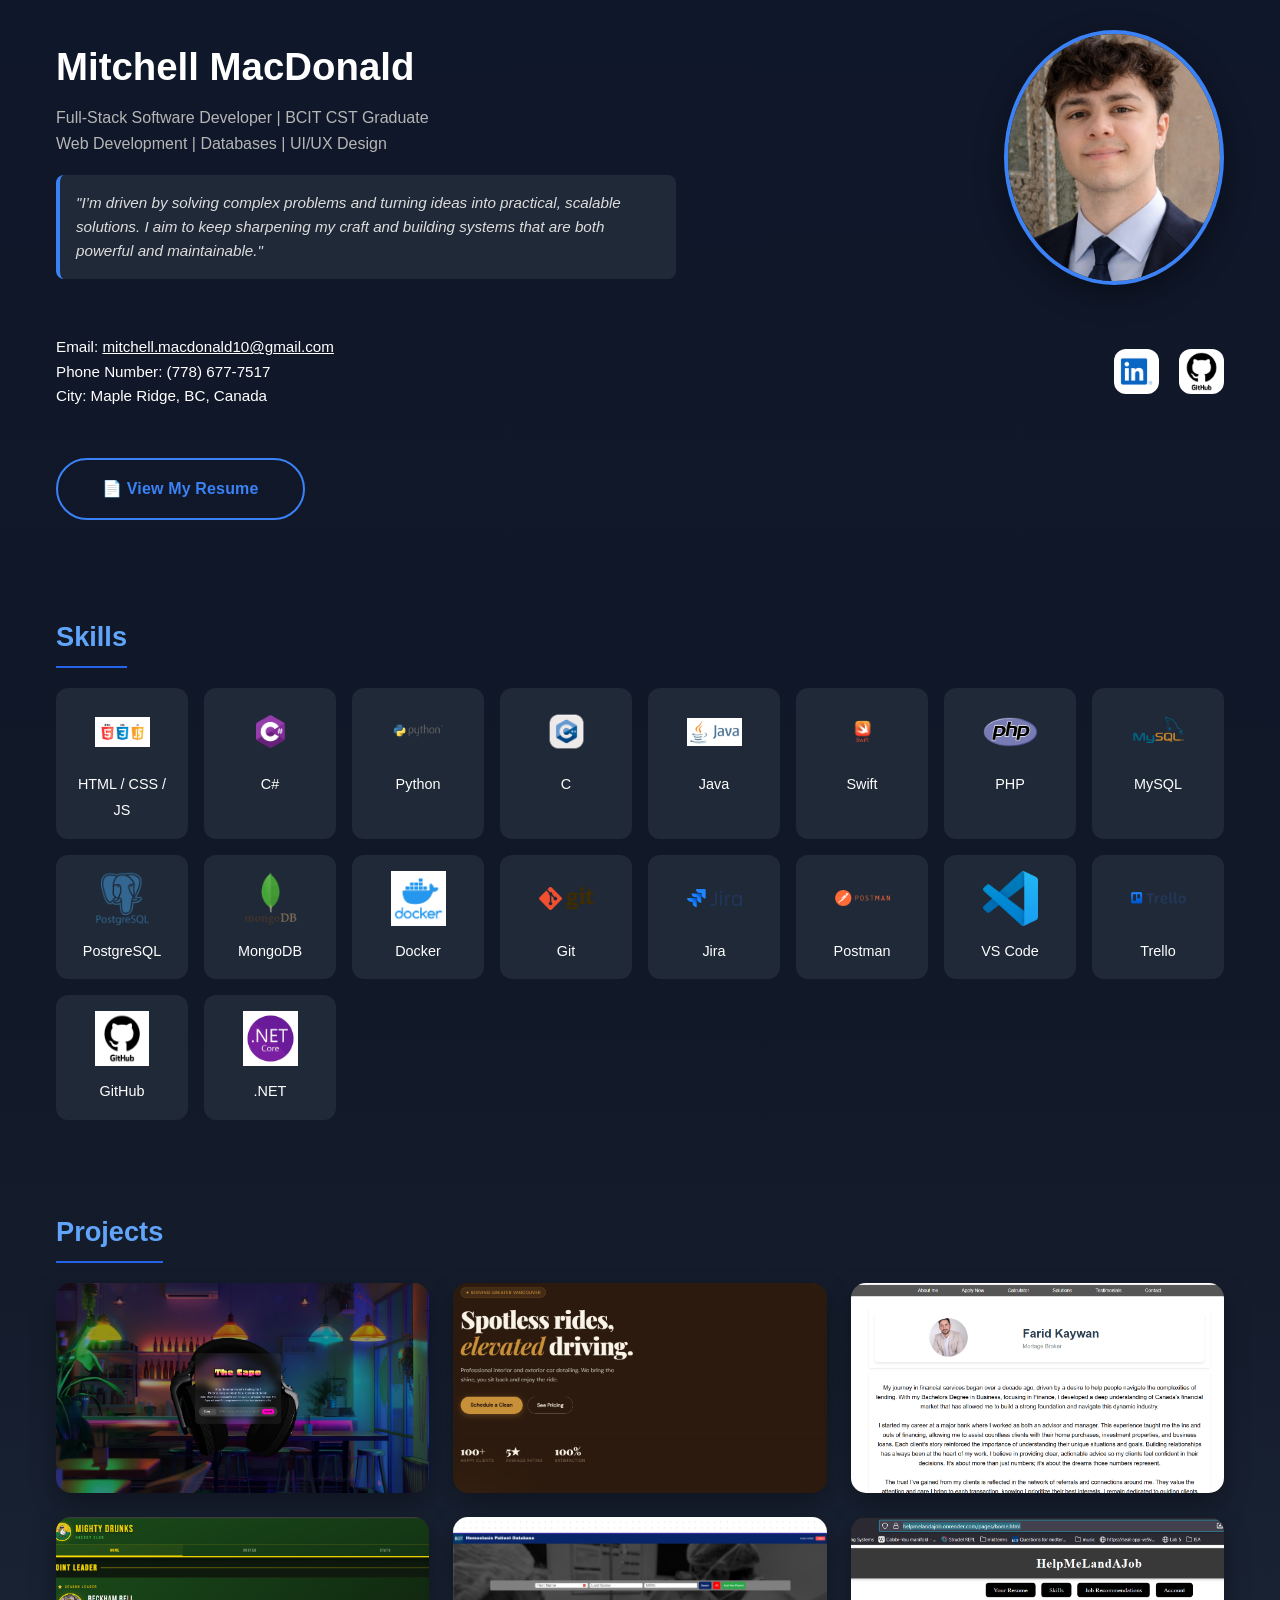
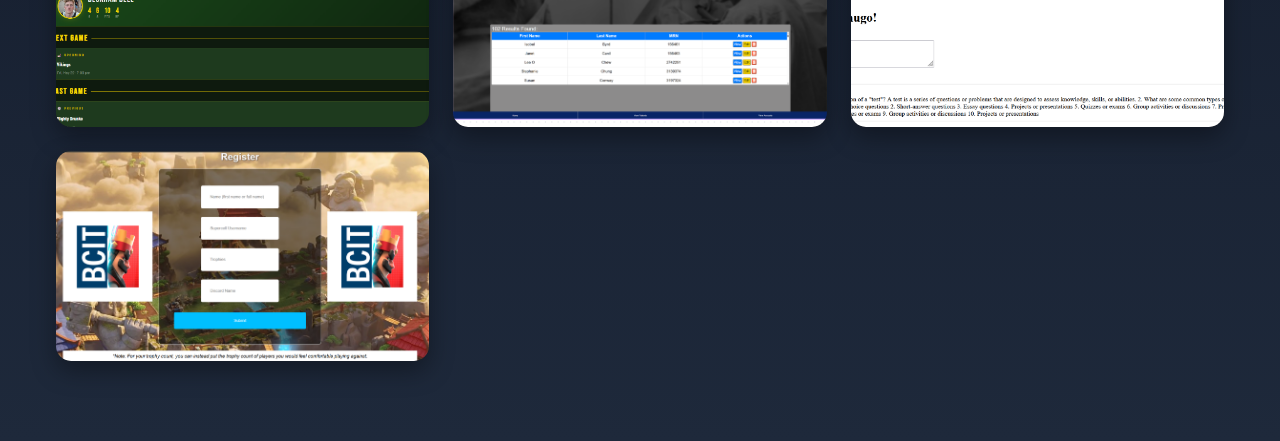
==== index.html @ 64e20d0f "Capitalized doctype" ====
<!DOCTYPE html>
<html lang="en">
  <head>
    <meta charset="UTF-8" />
    <meta name="viewport" content="width=device-width, initial-scale=1.0" />
    <title>Mitchell MacDonald | Portfolio</title>
    <link rel="stylesheet" href="styles.css" />
  </head>
  <body>
    <div class="main-container">
      <div class="top-section">
        <div class="header">
          <h1>Mitchell MacDonald</h1>
          <p>
            Full-Stack Software Developer | BCIT CST Graduate
            <br />
            Web Development | Databases | UI/UX Design
          </p>
          <div class="bio">
            "I’m driven by solving complex problems and turning ideas into
            practical, scalable solutions. I aim to keep sharpening my craft and
            building systems that are both powerful and maintainable."
          </div>
        </div>

        <div class="headshot">
          <img src="images/headshot.png" alt="Headshot" />
        </div>
      </div>

      <div class="top-section">
        <div class="contact-container">
          <p class="contact-info">
            Email:
            <a
              href="mailto:mitchell.macdonald10@gmail.com"
              style="color: #ffffff; text-decoration: underline"
            >
              mitchell.macdonald10@gmail.com
            </a>
            <br />
            Phone Number: (778) 677-7517
            <br />
            City: Maple Ridge, BC, Canada
          </p>
        </div>
        <div class="contact-container">
          <a href="https://www.linkedin.com/in/mitchell-macdonald-272580302">
            <img
              src="/images/linkedin.png"
              alt="LinkedIn Icon"
              class="contact-icon"
            />
          </a>
          <a href="https://github.com/offmitch">
            <img
              src="/images/github.jpg"
              alt="GitHub Icon"
              class="contact-icon"
            />
          </a>
        </div>
      </div>

      <div class="top-section">
        <a href="/links/resume.pdf" class="resume-btn" target="_blank">
          <span>📄 View My Resume</span>
        </a>
      </div>

      <h2 class="section-title">Skills</h2>

      <div class="skills-grid">
        <div class="skill-card">
          <img src="/images/big_three.jpg" />
          <span>HTML / CSS / JS</span>
        </div>

        <div class="skill-card">
          <img src="/images/c_sharp.png" />
          <span>C#</span>
        </div>

        <div class="skill-card">
          <img src="/images/python.png" />
          <span>Python</span>
        </div>

        <div class="skill-card">
          <img src="/images/c.webp" />
          <span>C</span>
        </div>

        <div class="skill-card">
          <img src="/images/java.png" />
          <span>Java</span>
        </div>

        <div class="skill-card">
          <img src="/images/swift.png" />
          <span>Swift</span>
        </div>

        <div class="skill-card">
          <img src="/images/php.png" />
          <span>PHP</span>
        </div>

        <div class="skill-card">
          <img src="/images/mysql.png" />
          <span>MySQL</span>
        </div>

        <div class="skill-card">
          <img src="/images/postgresql.jpg" />
          <span>PostgreSQL</span>
        </div>

        <div class="skill-card">
          <img src="/images/mongodb.png" />
          <span>MongoDB</span>
        </div>

        <div class="skill-card">
          <img src="/images/docker.png" />
          <span>Docker</span>
        </div>

        <div class="skill-card">
          <img src="/images/git.png" />
          <span>Git</span>
        </div>

        <div class="skill-card">
          <img src="/images/jira.png" />
          <span>Jira</span>
        </div>

        <div class="skill-card">
          <img src="/images/postman.png" />
          <span>Postman</span>
        </div>

        <div class="skill-card">
          <img src="/images/vscode.png" />
          <span>VS Code</span>
        </div>

        <div class="skill-card">
          <img src="/images/trello.png" />
          <span>Trello</span>
        </div>

        <div class="skill-card">
          <img src="/images/github.jpg" />
          <span>GitHub</span>
        </div>

        <div class="skill-card">
          <img src="/images/net.jpg" />
          <span>.NET</span>
        </div>
      </div>

      <h2 class="section-title">Projects</h2>

      <div class="projects-grid">
        <div class="project-card">
          <img src="/images/thecapo.png" alt="The Capo" />

          <div class="project-overlay">
            <h2>The Capo</h2>
            <p>
              The Capo is a web app that recommends songs based on a user’s
              input. Enter a song or a mood, and The Capo will suggest a track
              that fits your vibe.
            </p>

            <div class="project-links">
              <a href="https://thecapo.onrender.com/" target="_blank"
                >Live Site</a
              >
              <a href="https://github.com/offmitch/thecapo" target="_blank"
                >GitHub</a
              >
            </div>
          </div>
        </div>

        <div class="project-card">
          <img src="/images/apex-cleaning.png" alt="ApexCleaning" />

          <div class="project-overlay">
            <h2>ApexCleaning</h2>
            <p>
              A modern, responsive car detailing website built to showcase
              services, capture bookings, and provide a clean, professional
              experience for customers.
            </p>

            <div class="project-links">
              <a href="https://apexcleaning.onrender.com/" target="_blank"
                >Live Site</a
              >
              <a href="https://github.com/offmitch/apexcleaning" target="_blank"
                >GitHub</a
              >
            </div>
          </div>
        </div>

        <div class="project-card">
          <img src="/images/kaywanlending.png" alt="Kaywan Lending" />

          <div class="project-overlay">
            <h2>Kaywan Lending</h2>
            <p>
              A professional mortgage broker website where users can learn about
              Farid Kaywan, explore mortgage information, calculate mortgage
              estimates, and get in touch for lending services.
            </p>

            <div class="project-links">
              <a href="https://www.kaywanlending.com/" target="_blank"
                >Live Site</a
              >
              <a href="https://github.com/offmitch/farid-kaywan" target="_blank"
                >GitHub</a
              >
            </div>
          </div>
        </div>
        <div class="project-card">
          <img src="/images/mightydrunks.png" alt="Mighty Dunks" />

          <div class="project-overlay">
            <h2>Hockey Team Site</h2>
            <p>
              Website for a local hockey team which shares schedules, rosters,
              stats, game results, and news.
            </p>

            <div class="project-links">
              <a href="https://mightydrunks.onrender.com/" target="_blank"
                >Live Site</a
              >
              <a href="https://github.com/offmitch/mightydrunks" target="_blank"
                >GitHub</a
              >
            </div>
          </div>
        </div>

        <div class="project-card">
          <img src="/images/patient_database.png" alt="Patient Database" />

          <div class="project-overlay">
            <h2>Patient Information Database</h2>
            <p>
              A hematology training system where medical students can store,
              manage, and query patient information similar to real healthcare
              databases.
            </p>

            <div class="project-links">
              <a
                href="https://github.com/offmitch/patient-details"
                target="_blank"
                >GitHub</a
              >
            </div>
          </div>
        </div>

        <div class="project-card">
          <img src="/images/job.png" alt="HelpMeLandAJob" />

          <div class="project-overlay">
            <h2>HelpMeLandAJob</h2>
            <p>
              AI-powered job search assistant that improves resumes, recommends
              jobs, and provides interview practice for developers.
            </p>

            <div class="project-links">
              <a
                href="https://github.com/shayannikpour/helpmelandajob"
                target="_blank"
                >GitHub</a
              >
            </div>
          </div>
        </div>

        <div class="project-card">
          <img src="/images/cr_tournament.png" alt="Clash Royale Tournament" />

          <div class="project-overlay">
            <h2>BCIT Clash Royale Tournament</h2>
            <p>
              A tournament organizer for BCIT students that registers players
              and groups them by trophy range.
            </p>

            <div class="project-links">
              <a
                href="https://github.com/offmitch/clash-tournament"
                target="_blank"
                >GitHub</a
              >
            </div>
          </div>
        </div>
      </div>
    </div>
  </body>
</html>
---- styles.css ----
/* =========================
   GLOBAL
========================= */

* {
  margin: 0;
  padding: 0;
  box-sizing: border-box;
}

body {
  font-family: "Segoe UI", Arial, sans-serif;
  background: #111827;
  color: #ffffff;
  line-height: 1.6;
  background: linear-gradient(180deg, #0f172a, #111827, #1e293b);
}

a {
  text-decoration: none;
  color: inherit;
}

img {
  display: block;
}

.main-container {
  max-width: 1200px;
  margin: auto;
  padding: 30px 16px;
}

/* =========================
   TOP SECTIONS
========================= */

.top-section {
  display: flex;
  justify-content: space-between;
  align-items: center;
  gap: 30px;
  margin-bottom: 50px;
  flex-wrap: wrap;
}

.header {
  flex: 1;
}

.header h1 {
  font-size: 2.4rem;
  margin-bottom: 8px;
}

.header p {
  color: #b6b6b6;
  font-size: 1rem;
  margin-bottom: 18px;
}

.section-title {
  font-size: 1.7rem;
  margin: 45px 0 20px;
  color: #60a5fa;
  border-bottom: 2px solid #2563eb;
  display: inline-block;
  padding-bottom: 8px;
}

.bio {
  background: #1f2937;
  border-left: 4px solid #3b82f6;
  padding: 16px;
  border-radius: 8px;
  color: #dddddd;
  font-size: 0.95rem;
  max-width: 620px;
  font-style: italic;
}

.headshot img {
  width: 220px;
  border-radius: 50%;
  border: 5px solid #3b82f6;
  border-width: 4px;
  box-shadow: 0 10px 30px rgba(0, 0, 0, 0.4);
}

/* =========================
   CONTACT
========================= */

.contact-container {
  display: flex;
  align-items: center;
  gap: 20px;
}

.contact-info {
  font-size: 0.95rem;
}

.contact-icon {
  width: 45px;
  height: 45px;
  border-radius: 12px;
  transition: 0.3s;
}

.contact-icon:hover {
  transform: translateY(-4px) scale(1.08);
}

/* =========================
   RESUME BUTTON
========================= */

.resume-btn {
    position: relative;
    display: inline-flex;
    align-items: center;
    justify-content: center;
    padding: 16px 44px;
    font-size: 1rem;
    font-weight: 600;
    font-family: "Segoe UI", sans-serif;
    text-decoration: none;
    color: #3b82f6;
    background: transparent;
    border: 2px solid #3b82f6;
    border-radius: 999px;
    overflow: hidden;
    letter-spacing: .01em;
    transition: color .35s ease;
    cursor: pointer;
}

.resume-btn::before {
    content: "";
    position: absolute;
    inset: 0;
    background: #3b82f6;
    transform: scaleX(0);
    transform-origin: right;
    transition: transform .35s ease;
    z-index: 0;
}

.resume-btn span {
    position: relative;
    z-index: 1;
}

.resume-btn:hover {
    color: white;
}

.resume-btn:hover::before {
    transform: scaleX(1);
    transform-origin: left;
}
/* =========================
   SKILLS
========================= */

.skills-grid {
  display: grid;
  grid-template-columns: repeat(auto-fit, minmax(120px, 1fr));
  gap: 16px;
  margin-bottom: 45px;
}

.skill-card {
  background: #1f2937;
  border-radius: 12px;
  padding: 16px;
  text-align: center;
  transition: 0.3s;
}

.skill-card:hover {
  transform: translateY(-8px);
  background: #273549;
}

.skill-card img {
  width: 55px;
  height: 55px;
  object-fit: contain;
  margin: auto;
  margin-bottom: 12px;
}

.skill-card span {
  font-size: 0.9rem;
}

.skill-card,
.project-card {
  transition:
    transform 0.3s ease,
    box-shadow 0.3s ease;
}

.skill-card:hover,
.project-card:hover {
  transform: translateY(-8px);
  box-shadow: 0 15px 35px rgba(0, 0, 0, 0.45);
}

/* =========================
   PROJECTS
========================= */

.projects-grid {
  display: grid;
  grid-template-columns: repeat(auto-fit, minmax(300px, 1fr));
  gap: 24px;
  padding-bottom: 50px;
}

.project-card {
  position: relative;
  overflow: hidden;
  border-radius: 15px;
  background: #222;
  box-shadow: 0 10px 25px rgba(0, 0, 0, 0.35);
}

.project-card img {
  width: 100%;
  height: 210px;
  object-fit: cover;
  transition: 0.45s;
}

.project-overlay {
  position: absolute;
  inset: 0;
  background: rgba(17, 24, 39, 0.94);
  padding: 22px;
  display: flex;
  flex-direction: column;
  justify-content: center;
  opacity: 0;
  transition: 0.4s;
}

.project-card:hover img {
  transform: scale(1.08);
}

.project-card:hover .project-overlay {
  opacity: 1;
}

.project-overlay h2 {
  font-size: 1.4rem;
  margin-bottom: 10px;
  color: #60a5fa;
}

.project-overlay p {
  color: #dddddd;
  margin-bottom: 18px;
}

.project-links {
  display: flex;
  gap: 15px;
  flex-wrap: wrap;
}

.project-links a {
  background: #2563eb;
  padding: 8px 14px;
  font-size: 0.9rem;
  border-radius: 8px;
  transition: 0.3s;
  font-weight: 600;
}

.project-links a:hover {
  background: #1d4ed8;
}

/* =========================
   RESPONSIVE
========================= */

@media (max-width: 900px) {
  .top-section {
    flex-direction: column;
    text-align: center;
  }

  .bio {
    margin: auto;
  }

  .headshot img {
    width: 180px;
  }

  .contact-container {
    justify-content: center;
  }

  .header h1 {
    font-size: 2rem;
  }

  .projects-grid {
    grid-template-columns: 1fr;
  }
}

@media (max-width: 600px) {
  .header h1 {
    font-size: 1.7rem;
  }

  .resume-btn {
    width: 100%;
    text-align: center;
  }

  .skills-grid {
    grid-template-columns: repeat(2, 1fr);
  }

  .project-card img {
    height: 180px;
  }
}
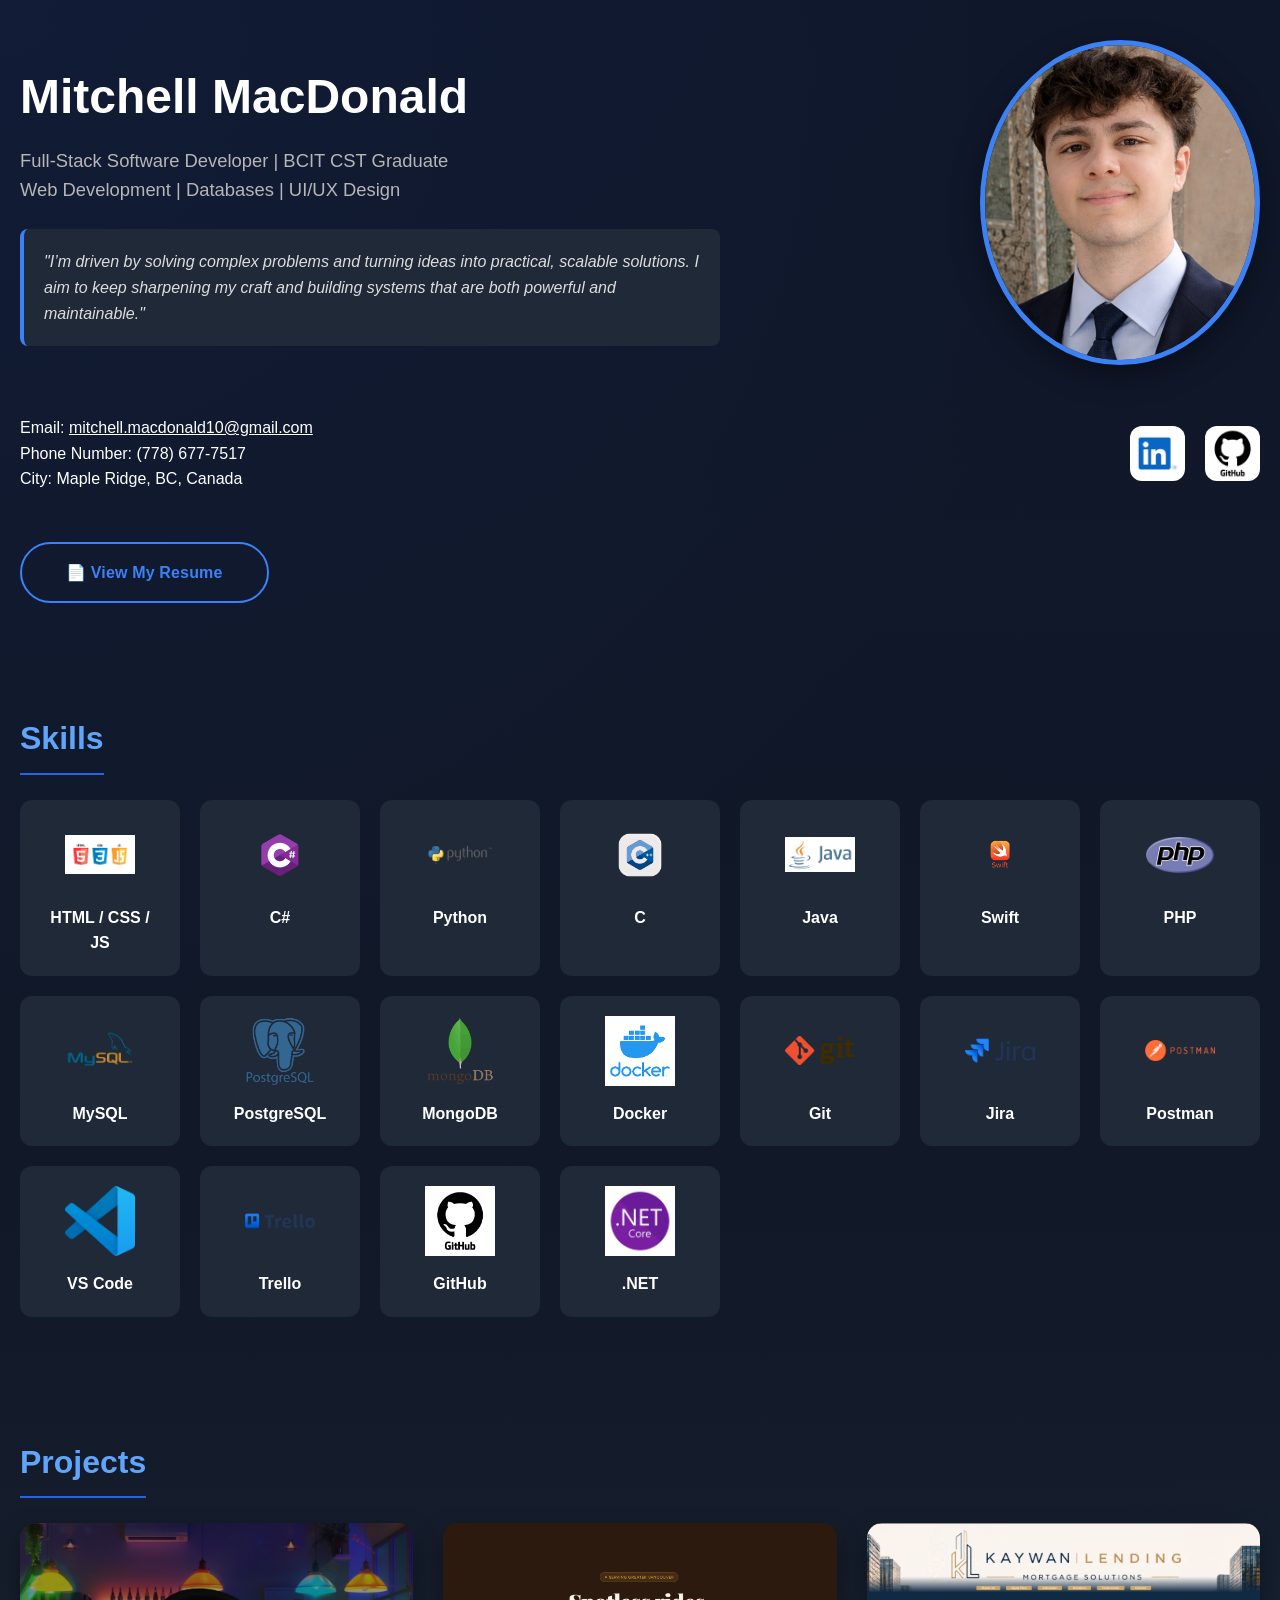
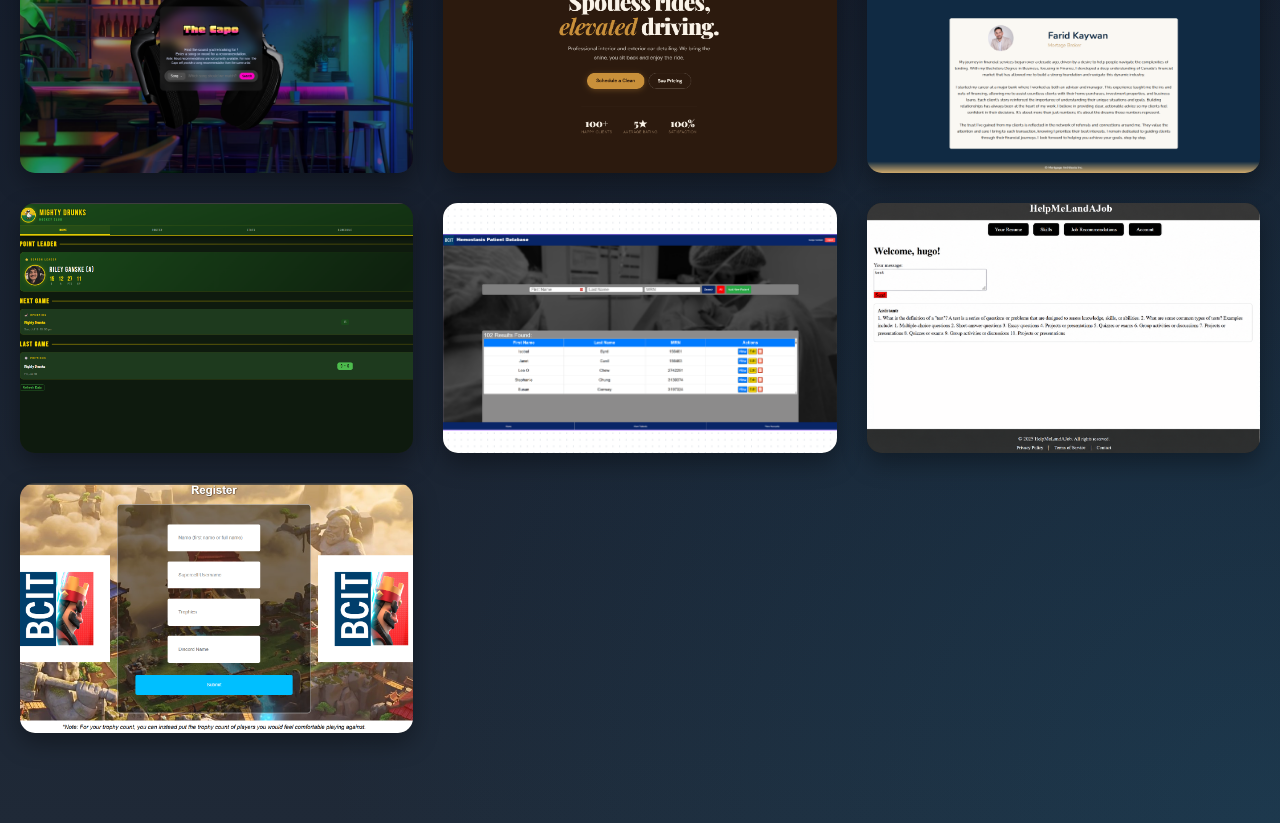
==== commit 2d3f0070: "Fixed mobile project buttons to always show and updated project images for accuracy" ====
--- a/index.html
+++ b/index.html
@@ -237,7 +237,7 @@
             <h2>Hockey Team Site</h2>
             <p>
               Website for a local hockey team which shares schedules, rosters,
-              stats, game results, and news.
+              stats, standings, game results, and news.
             </p>
 
             <div class="project-links">
--- a/styles.css
+++ b/styles.css
@@ -10,10 +10,12 @@
 
 body {
   font-family: "Segoe UI", Arial, sans-serif;
-  background: #111827;
   color: #ffffff;
   line-height: 1.6;
-  background: linear-gradient(180deg, #0f172a, #111827, #1e293b);
+  background:
+    radial-gradient(circle at top left, #1e3a8a20 0%, transparent 40%),
+    radial-gradient(circle at bottom right, #0ea5e920 0%, transparent 35%),
+    linear-gradient(180deg, #0f172a 0%, #111827 50%, #1f2937 100%);
 }
 
 a {
@@ -26,9 +28,9 @@
 }
 
 .main-container {
-  max-width: 1200px;
+  max-width: 1300px;
   margin: auto;
-  padding: 30px 16px;
+  padding: 40px 20px;
 }
 
 /* =========================
@@ -39,7 +41,7 @@
   display: flex;
   justify-content: space-between;
   align-items: center;
-  gap: 30px;
+  gap: 40px;
   margin-bottom: 50px;
   flex-wrap: wrap;
 }
@@ -49,132 +51,130 @@
 }
 
 .header h1 {
-  font-size: 2.4rem;
-  margin-bottom: 8px;
+  font-size: 3rem;
+  margin-bottom: 10px;
 }
 
 .header p {
   color: #b6b6b6;
+  font-size: 1.15rem;
+  margin-bottom: 25px;
+}
+
+.bio {
+  background: #1f2937;
+  border-left: 4px solid #3b82f6;
+  padding: 20px;
+  border-radius: 8px;
+  color: #dddddd;
+  max-width: 700px;
+  font-style: italic;
+}
+
+.headshot img {
+  width: 280px;
+  border-radius: 50%;
+  border: 5px solid #3b82f6;
+  box-shadow: 0 10px 30px rgba(0, 0, 0, 0.4);
+}
+
+/* =========================
+   CONTACT
+========================= */
+
+.contact-container {
+  display: flex;
+  align-items: center;
+  gap: 20px;
+}
+
+.contact-info {
   font-size: 1rem;
-  margin-bottom: 18px;
-}
-
+}
+
+.contact-icon {
+  width: 55px;
+  height: 55px;
+  border-radius: 12px;
+  transition: 0.3s;
+}
+
+.contact-icon:hover {
+  transform: translateY(-4px) scale(1.08);
+}
+
+/* =========================
+   RESUME BUTTON
+========================= */
+
+.resume-btn {
+  position: relative;
+  display: inline-flex;
+  align-items: center;
+  justify-content: center;
+  padding: 16px 44px;
+  font-size: 1rem;
+  font-weight: 600;
+  font-family: "Segoe UI", sans-serif;
+  text-decoration: none;
+  color: #3b82f6;
+  background: transparent;
+  border: 2px solid #3b82f6;
+  border-radius: 999px;
+  overflow: hidden;
+  letter-spacing: 0.01em;
+  transition: color 0.35s ease;
+  cursor: pointer;
+}
+
+.resume-btn::before {
+  content: "";
+  position: absolute;
+  inset: 0;
+  background: #3b82f6;
+  transform: scaleX(0);
+  transform-origin: right;
+  transition: transform 0.35s ease;
+  z-index: 0;
+}
+
+.resume-btn span {
+  position: relative;
+  z-index: 1;
+}
+
+.resume-btn:hover {
+  color: white;
+}
+
+.resume-btn:hover::before {
+  transform: scaleX(1);
+  transform-origin: left;
+}
 .section-title {
-  font-size: 1.7rem;
-  margin: 45px 0 20px;
+  font-size: 2rem;
+  margin: 60px 0 25px;
   color: #60a5fa;
   border-bottom: 2px solid #2563eb;
   display: inline-block;
   padding-bottom: 8px;
 }
 
-.bio {
-  background: #1f2937;
-  border-left: 4px solid #3b82f6;
-  padding: 16px;
-  border-radius: 8px;
-  color: #dddddd;
-  font-size: 0.95rem;
-  max-width: 620px;
-  font-style: italic;
-}
-
-.headshot img {
-  width: 220px;
-  border-radius: 50%;
-  border: 5px solid #3b82f6;
-  border-width: 4px;
-  box-shadow: 0 10px 30px rgba(0, 0, 0, 0.4);
-}
-
-/* =========================
-   CONTACT
-========================= */
-
-.contact-container {
-  display: flex;
-  align-items: center;
-  gap: 20px;
-}
-
-.contact-info {
-  font-size: 0.95rem;
-}
-
-.contact-icon {
-  width: 45px;
-  height: 45px;
-  border-radius: 12px;
-  transition: 0.3s;
-}
-
-.contact-icon:hover {
-  transform: translateY(-4px) scale(1.08);
-}
-
-/* =========================
-   RESUME BUTTON
-========================= */
-
-.resume-btn {
-    position: relative;
-    display: inline-flex;
-    align-items: center;
-    justify-content: center;
-    padding: 16px 44px;
-    font-size: 1rem;
-    font-weight: 600;
-    font-family: "Segoe UI", sans-serif;
-    text-decoration: none;
-    color: #3b82f6;
-    background: transparent;
-    border: 2px solid #3b82f6;
-    border-radius: 999px;
-    overflow: hidden;
-    letter-spacing: .01em;
-    transition: color .35s ease;
-    cursor: pointer;
-}
-
-.resume-btn::before {
-    content: "";
-    position: absolute;
-    inset: 0;
-    background: #3b82f6;
-    transform: scaleX(0);
-    transform-origin: right;
-    transition: transform .35s ease;
-    z-index: 0;
-}
-
-.resume-btn span {
-    position: relative;
-    z-index: 1;
-}
-
-.resume-btn:hover {
-    color: white;
-}
-
-.resume-btn:hover::before {
-    transform: scaleX(1);
-    transform-origin: left;
-}
 /* =========================
    SKILLS
 ========================= */
 
 .skills-grid {
   display: grid;
-  grid-template-columns: repeat(auto-fit, minmax(120px, 1fr));
-  gap: 16px;
-  margin-bottom: 45px;
+  grid-template-columns: repeat(auto-fit, minmax(140px, 1fr));
+  gap: 20px;
+  margin-bottom: 60px;
 }
 
 .skill-card {
   background: #1f2937;
   border-radius: 12px;
-  padding: 16px;
+  padding: 20px;
   text-align: center;
   transition: 0.3s;
 }
@@ -185,15 +185,15 @@
 }
 
 .skill-card img {
-  width: 55px;
-  height: 55px;
+  width: 70px;
+  height: 70px;
   object-fit: contain;
   margin: auto;
-  margin-bottom: 12px;
+  margin-bottom: 15px;
 }
 
 .skill-card span {
-  font-size: 0.9rem;
+  font-weight: 600;
 }
 
 .skill-card,
@@ -215,8 +215,8 @@
 
 .projects-grid {
   display: grid;
-  grid-template-columns: repeat(auto-fit, minmax(300px, 1fr));
-  gap: 24px;
+  grid-template-columns: repeat(auto-fit, minmax(350px, 1fr));
+  gap: 30px;
   padding-bottom: 50px;
 }
 
@@ -230,7 +230,7 @@
 
 .project-card img {
   width: 100%;
-  height: 210px;
+  height: 250px;
   object-fit: cover;
   transition: 0.45s;
 }
@@ -239,7 +239,7 @@
   position: absolute;
   inset: 0;
   background: rgba(17, 24, 39, 0.94);
-  padding: 22px;
+  padding: 30px;
   display: flex;
   flex-direction: column;
   justify-content: center;
@@ -256,14 +256,13 @@
 }
 
 .project-overlay h2 {
-  font-size: 1.4rem;
-  margin-bottom: 10px;
+  margin-bottom: 15px;
   color: #60a5fa;
 }
 
 .project-overlay p {
   color: #dddddd;
-  margin-bottom: 18px;
+  margin-bottom: 25px;
 }
 
 .project-links {
@@ -274,8 +273,7 @@
 
 .project-links a {
   background: #2563eb;
-  padding: 8px 14px;
-  font-size: 0.9rem;
+  padding: 10px 18px;
   border-radius: 8px;
   transition: 0.3s;
   font-weight: 600;
@@ -300,7 +298,7 @@
   }
 
   .headshot img {
-    width: 180px;
+    width: 220px;
   }
 
   .contact-container {
@@ -308,17 +306,22 @@
   }
 
   .header h1 {
-    font-size: 2rem;
+    font-size: 2.4rem;
   }
 
   .projects-grid {
     grid-template-columns: 1fr;
   }
+
+  .project-overlay{
+    
+    opacity: 1;
+  }
 }
 
 @media (max-width: 600px) {
   .header h1 {
-    font-size: 1.7rem;
+    font-size: 2rem;
   }
 
   .resume-btn {
@@ -331,6 +334,10 @@
   }
 
   .project-card img {
-    height: 180px;
-  }
-}
+    height: 200px;
+  }
+
+  .project-overlay {
+    opacity: 1;
+  }
+}
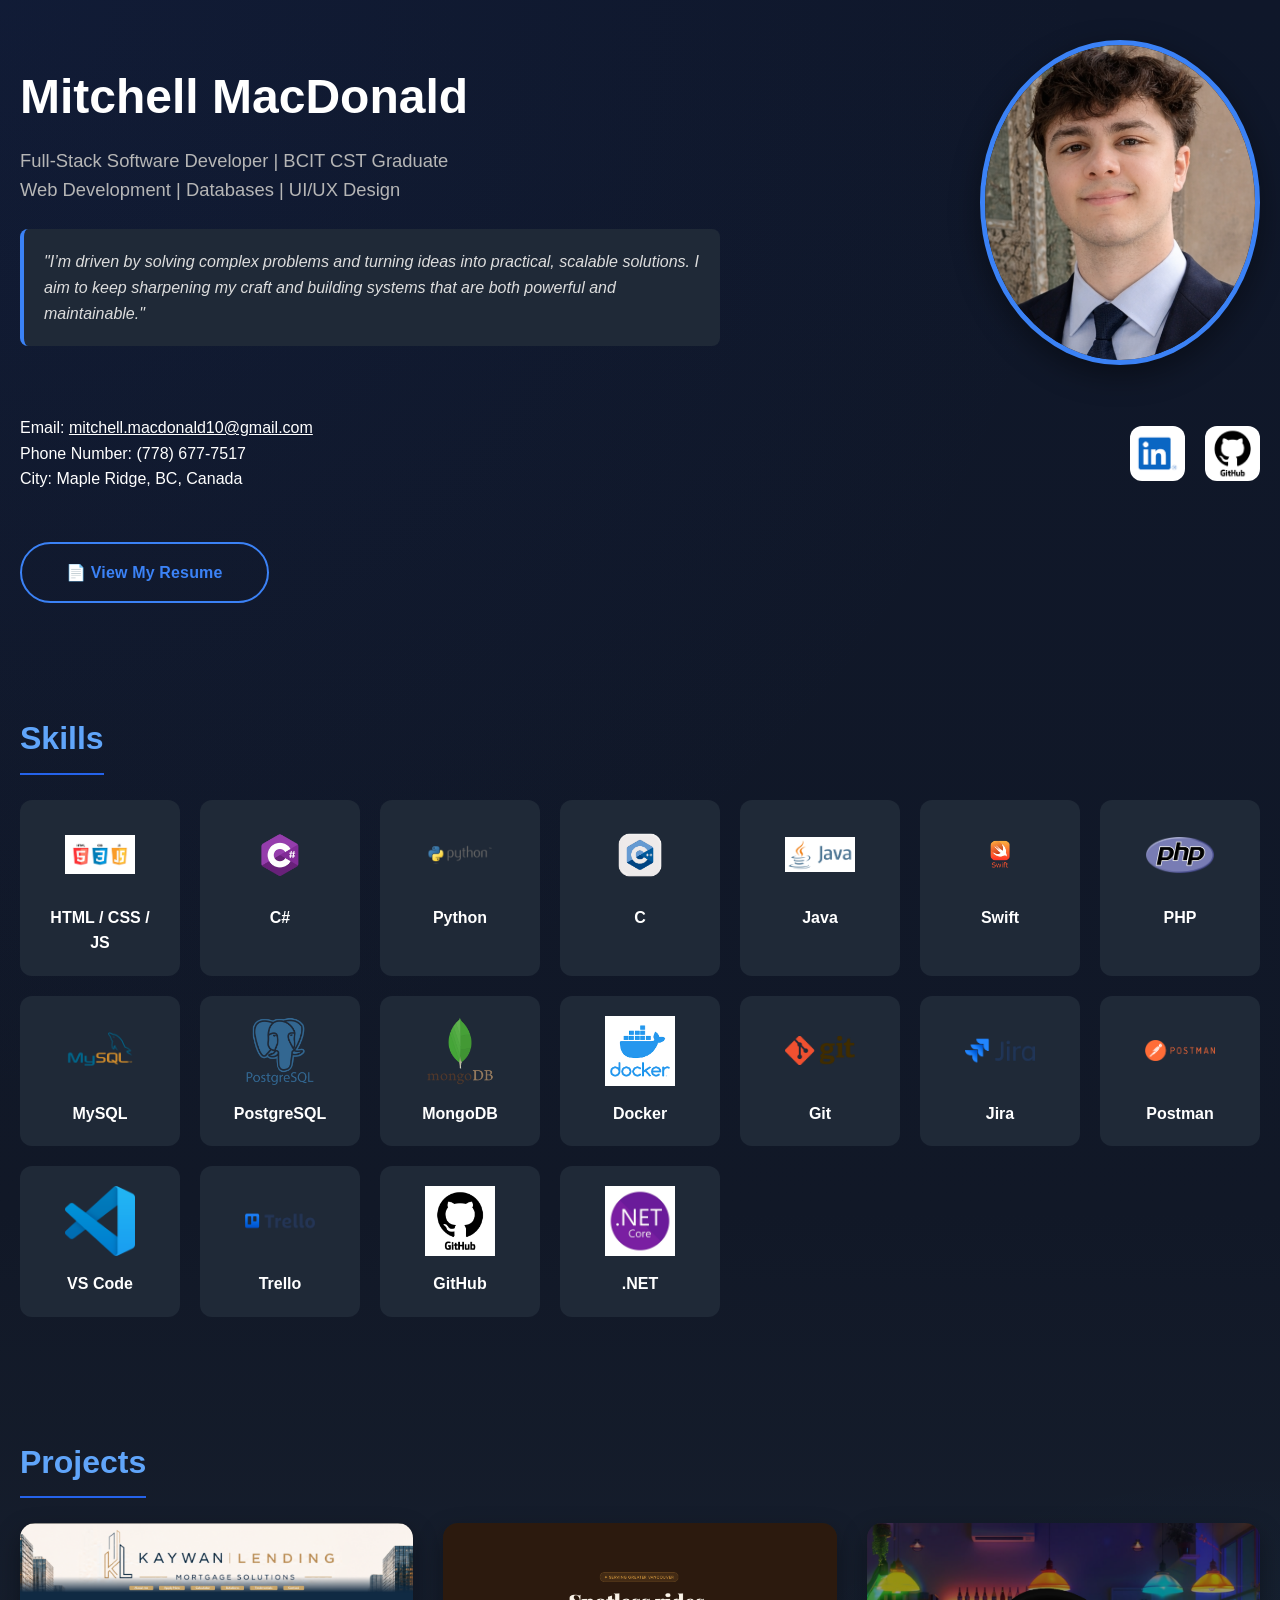
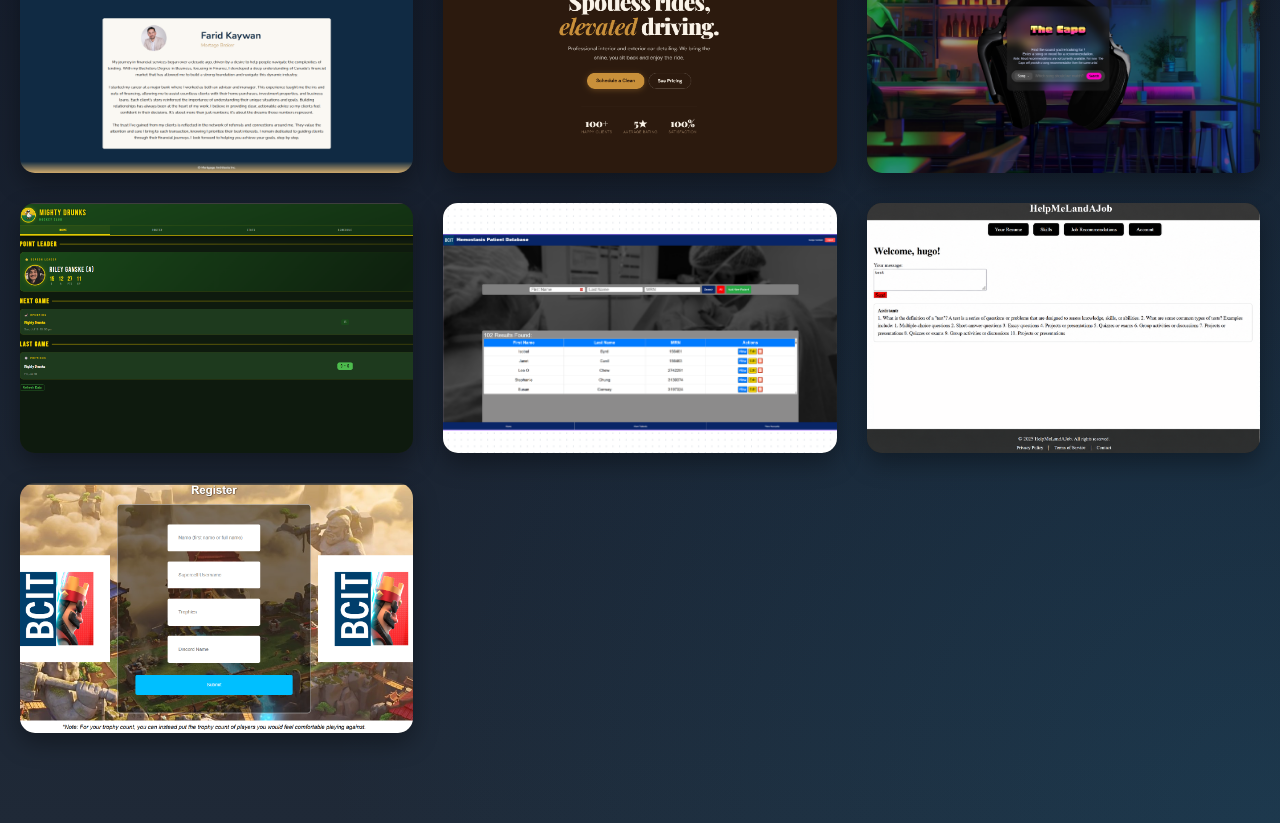
==== commit 23eb4599: "Removed live site links to depraciated backend sites and swapped project order" ====
--- a/index.html
+++ b/index.html
@@ -1,4 +1,4 @@
-<!DOCTYPE html>
+<!doctype html>
 <html lang="en">
   <head>
     <meta charset="UTF-8" />
@@ -166,6 +166,50 @@
 
       <div class="projects-grid">
         <div class="project-card">
+          <img src="/images/kaywanlending.png" alt="Kaywan Lending" />
+
+          <div class="project-overlay">
+            <h2>Kaywan Lending</h2>
+            <p>
+              A professional mortgage broker website where users can learn about
+              Farid Kaywan, explore mortgage information, calculate mortgage
+              estimates, and get in touch for lending services.
+            </p>
+
+            <div class="project-links">
+              <a href="https://www.kaywanlending.com/" target="_blank"
+                >Live Site</a
+              >
+              <a href="https://github.com/offmitch/farid-kaywan" target="_blank"
+                >GitHub</a
+              >
+            </div>
+          </div>
+        </div>
+
+        <div class="project-card">
+          <img src="/images/apex-cleaning.png" alt="ApexCleaning" />
+
+          <div class="project-overlay">
+            <h2>ApexCleaning</h2>
+            <p>
+              A modern, responsive car detailing website built to showcase
+              services, capture bookings, and provide a clean, professional
+              experience for customers.
+            </p>
+
+            <div class="project-links">
+              <a href="https://apexcleaning.onrender.com/" target="_blank"
+                >Live Site</a
+              >
+              <a href="https://github.com/offmitch/apexcleaning" target="_blank"
+                >GitHub</a
+              >
+            </div>
+          </div>
+        </div>
+
+        <div class="project-card">
           <img src="/images/thecapo.png" alt="The Capo" />
 
           <div class="project-overlay">
@@ -177,9 +221,9 @@
             </p>
 
             <div class="project-links">
-              <a href="https://thecapo.onrender.com/" target="_blank"
+              <!-- <a href="https://thecapo.onrender.com/" target="_blank"
                 >Live Site</a
-              >
+              > -->
               <a href="https://github.com/offmitch/thecapo" target="_blank"
                 >GitHub</a
               >
@@ -187,49 +231,6 @@
           </div>
         </div>
 
-        <div class="project-card">
-          <img src="/images/apex-cleaning.png" alt="ApexCleaning" />
-
-          <div class="project-overlay">
-            <h2>ApexCleaning</h2>
-            <p>
-              A modern, responsive car detailing website built to showcase
-              services, capture bookings, and provide a clean, professional
-              experience for customers.
-            </p>
-
-            <div class="project-links">
-              <a href="https://apexcleaning.onrender.com/" target="_blank"
-                >Live Site</a
-              >
-              <a href="https://github.com/offmitch/apexcleaning" target="_blank"
-                >GitHub</a
-              >
-            </div>
-          </div>
-        </div>
-
-        <div class="project-card">
-          <img src="/images/kaywanlending.png" alt="Kaywan Lending" />
-
-          <div class="project-overlay">
-            <h2>Kaywan Lending</h2>
-            <p>
-              A professional mortgage broker website where users can learn about
-              Farid Kaywan, explore mortgage information, calculate mortgage
-              estimates, and get in touch for lending services.
-            </p>
-
-            <div class="project-links">
-              <a href="https://www.kaywanlending.com/" target="_blank"
-                >Live Site</a
-              >
-              <a href="https://github.com/offmitch/farid-kaywan" target="_blank"
-                >GitHub</a
-              >
-            </div>
-          </div>
-        </div>
         <div class="project-card">
           <img src="/images/mightydrunks.png" alt="Mighty Dunks" />
 
@@ -241,9 +242,9 @@
             </p>
 
             <div class="project-links">
-              <a href="https://mightydrunks.onrender.com/" target="_blank"
+              <!-- <a href="https://mightydrunks.onrender.com/" target="_blank"
                 >Live Site</a
-              >
+              > -->
               <a href="https://github.com/offmitch/mightydrunks" target="_blank"
                 >GitHub</a
               >
@@ -255,7 +256,7 @@
           <img src="/images/patient_database.png" alt="Patient Database" />
 
           <div class="project-overlay">
-            <h2>Patient Information Database</h2>
+            <h2>Patient Info Database</h2>
             <p>
               A hematology training system where medical students can store,
               manage, and query patient information similar to real healthcare
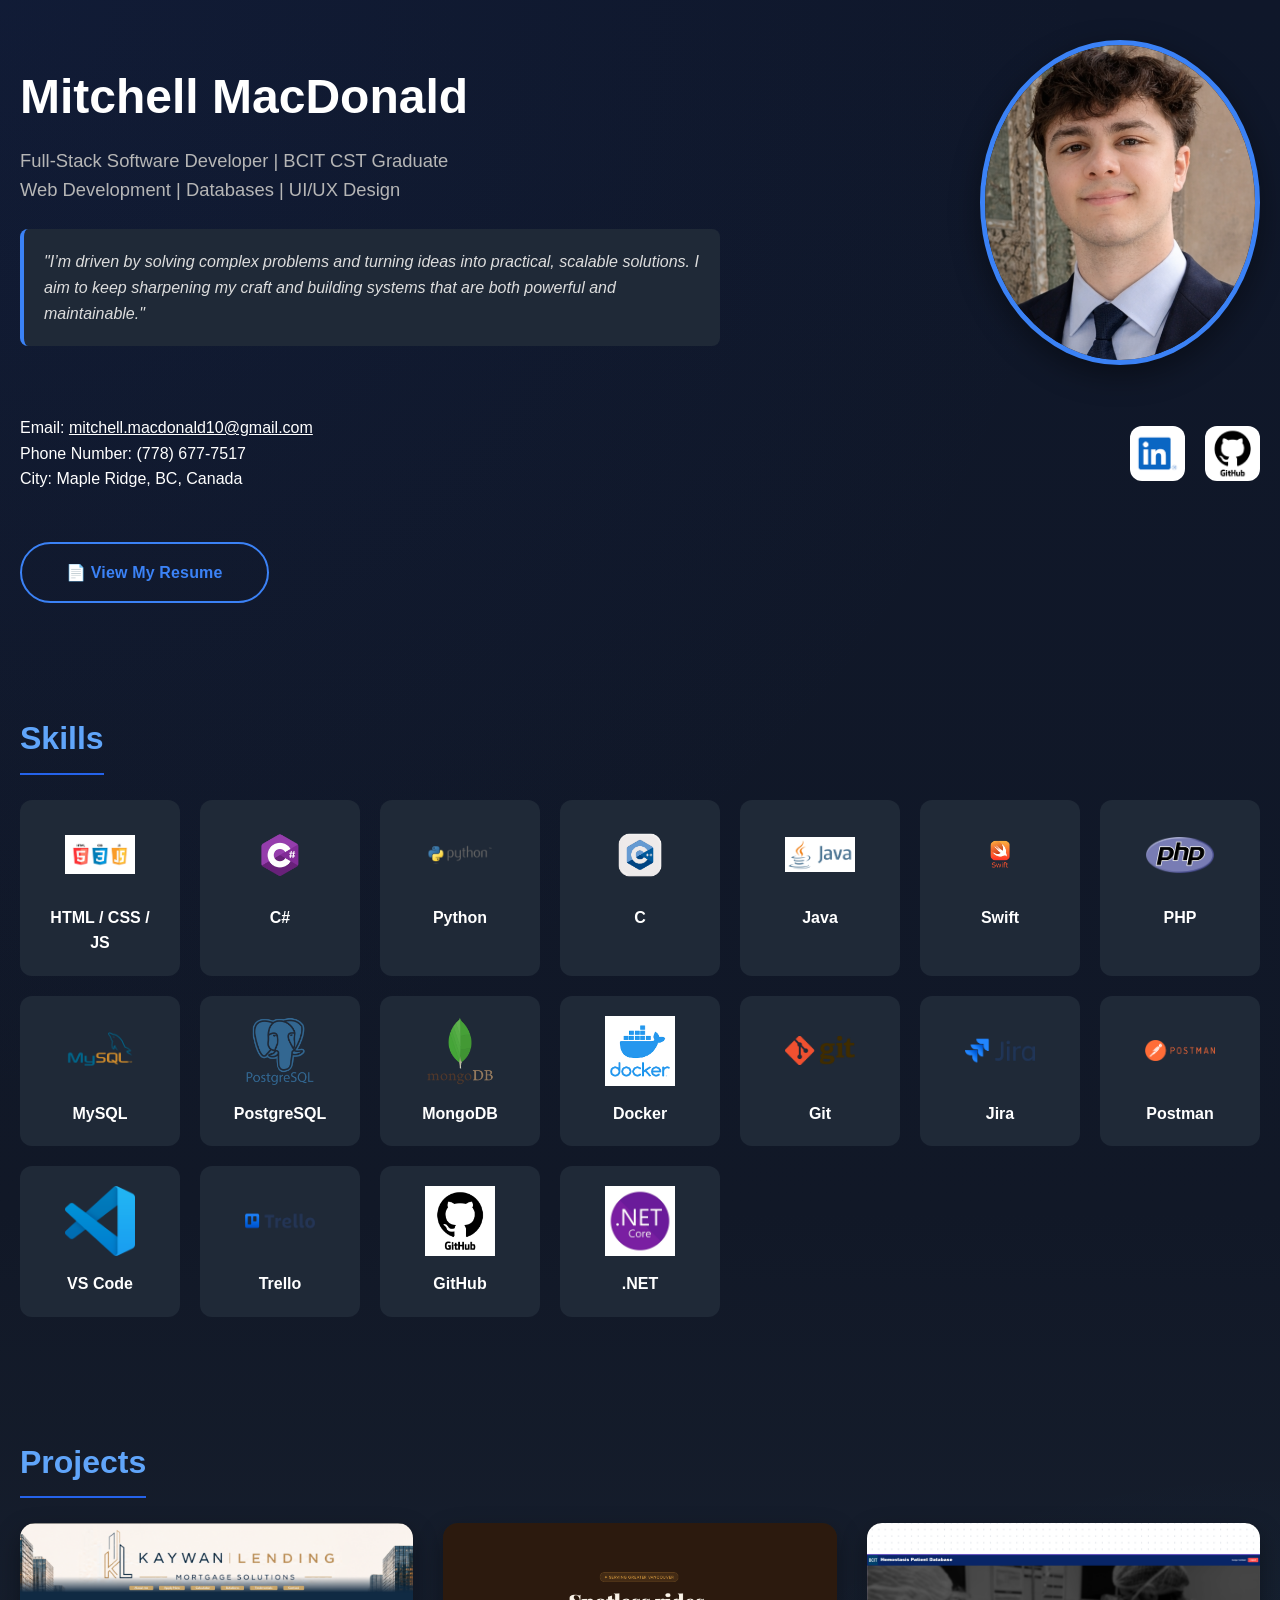
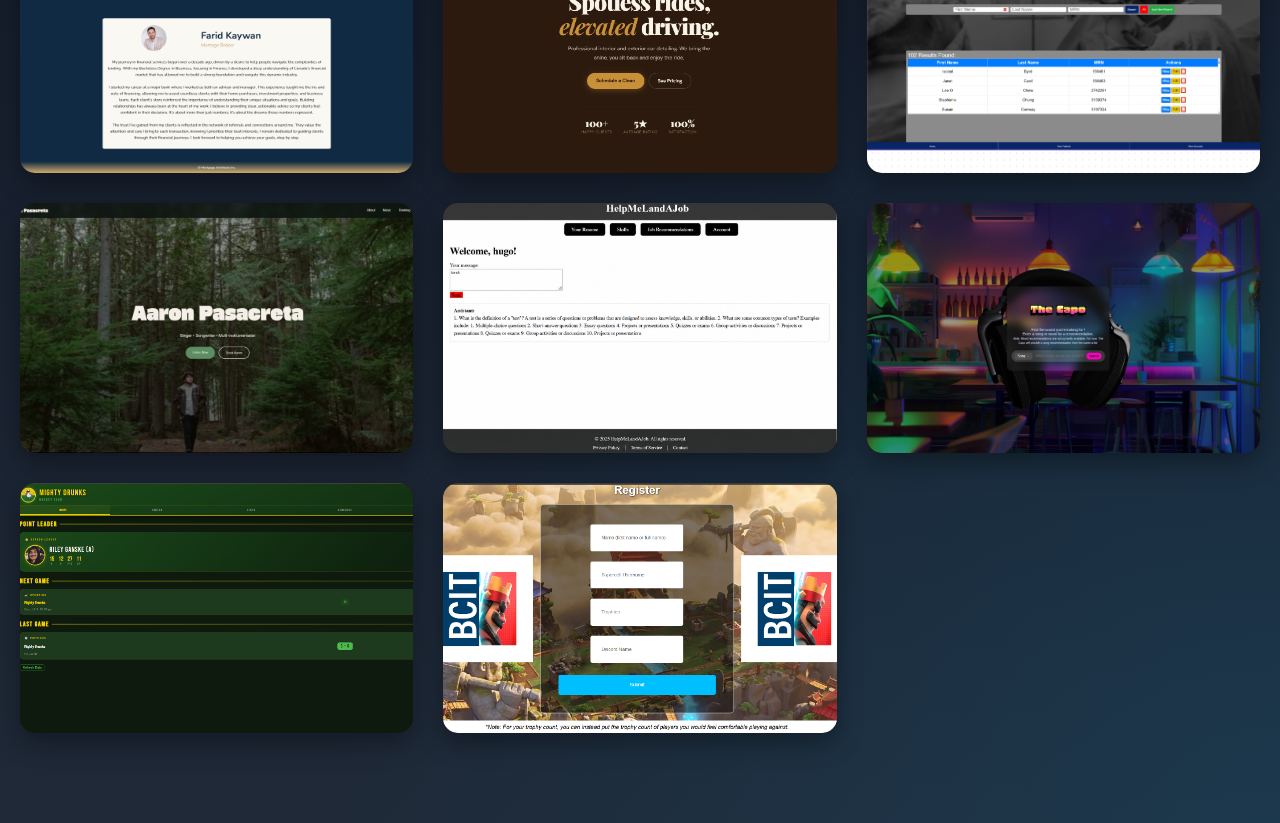
==== commit 33609253: "Added Aaron pasacreta's site to project list" ====
--- a/index.html
+++ b/index.html
@@ -210,6 +210,72 @@
         </div>
 
         <div class="project-card">
+          <img src="/images/patient_database.png" alt="Patient Database" />
+
+          <div class="project-overlay">
+            <h2>Patient Info Database</h2>
+            <p>
+              A hematology training system where medical students can store,
+              manage, and query patient information similar to real healthcare
+              databases.
+            </p>
+
+            <div class="project-links">
+              <a
+                href="https://github.com/offmitch/patient-details"
+                target="_blank"
+                >GitHub</a
+              >
+            </div>
+          </div>
+        </div>
+
+       
+
+        <div class="project-card">
+          <img src="/images/aaron-pasacreta.png" alt="Aaron Pasacreta" />
+
+          <div class="project-overlay">
+            <h2>Aaron Pasacreta</h2>
+            <p>
+              A modern, responsive artist website built for Aaron Pasacreta, a
+              British Columbia-based singer, songwriter, and
+              multi-instrumentalist.
+            </p>
+
+            <div class="project-links">
+              <a href="https://aaronpasacreta.ca/" target="_blank"
+                >Live Site</a
+              >
+              <a href="https://github.com/offmitch/aaron-pasacreta" target="_blank"
+                >GitHub</a
+              >
+            </div>
+          </div>
+        </div>
+
+        
+        <div class="project-card">
+          <img src="/images/job.png" alt="HelpMeLandAJob" />
+
+          <div class="project-overlay">
+            <h2>HelpMeLandAJob</h2>
+            <p>
+              AI-powered job search assistant that improves resumes, recommends
+              jobs, and provides interview practice for developers.
+            </p>
+
+            <div class="project-links">
+              <a
+                href="https://github.com/shayannikpour/helpmelandajob"
+                target="_blank"
+                >GitHub</a
+              >
+            </div>
+          </div>
+        </div>
+
+         <div class="project-card">
           <img src="/images/thecapo.png" alt="The Capo" />
 
           <div class="project-overlay">
@@ -252,46 +318,8 @@
           </div>
         </div>
 
-        <div class="project-card">
-          <img src="/images/patient_database.png" alt="Patient Database" />
-
-          <div class="project-overlay">
-            <h2>Patient Info Database</h2>
-            <p>
-              A hematology training system where medical students can store,
-              manage, and query patient information similar to real healthcare
-              databases.
-            </p>
-
-            <div class="project-links">
-              <a
-                href="https://github.com/offmitch/patient-details"
-                target="_blank"
-                >GitHub</a
-              >
-            </div>
-          </div>
-        </div>
-
-        <div class="project-card">
-          <img src="/images/job.png" alt="HelpMeLandAJob" />
-
-          <div class="project-overlay">
-            <h2>HelpMeLandAJob</h2>
-            <p>
-              AI-powered job search assistant that improves resumes, recommends
-              jobs, and provides interview practice for developers.
-            </p>
-
-            <div class="project-links">
-              <a
-                href="https://github.com/shayannikpour/helpmelandajob"
-                target="_blank"
-                >GitHub</a
-              >
-            </div>
-          </div>
-        </div>
+        
+
 
         <div class="project-card">
           <img src="/images/cr_tournament.png" alt="Clash Royale Tournament" />
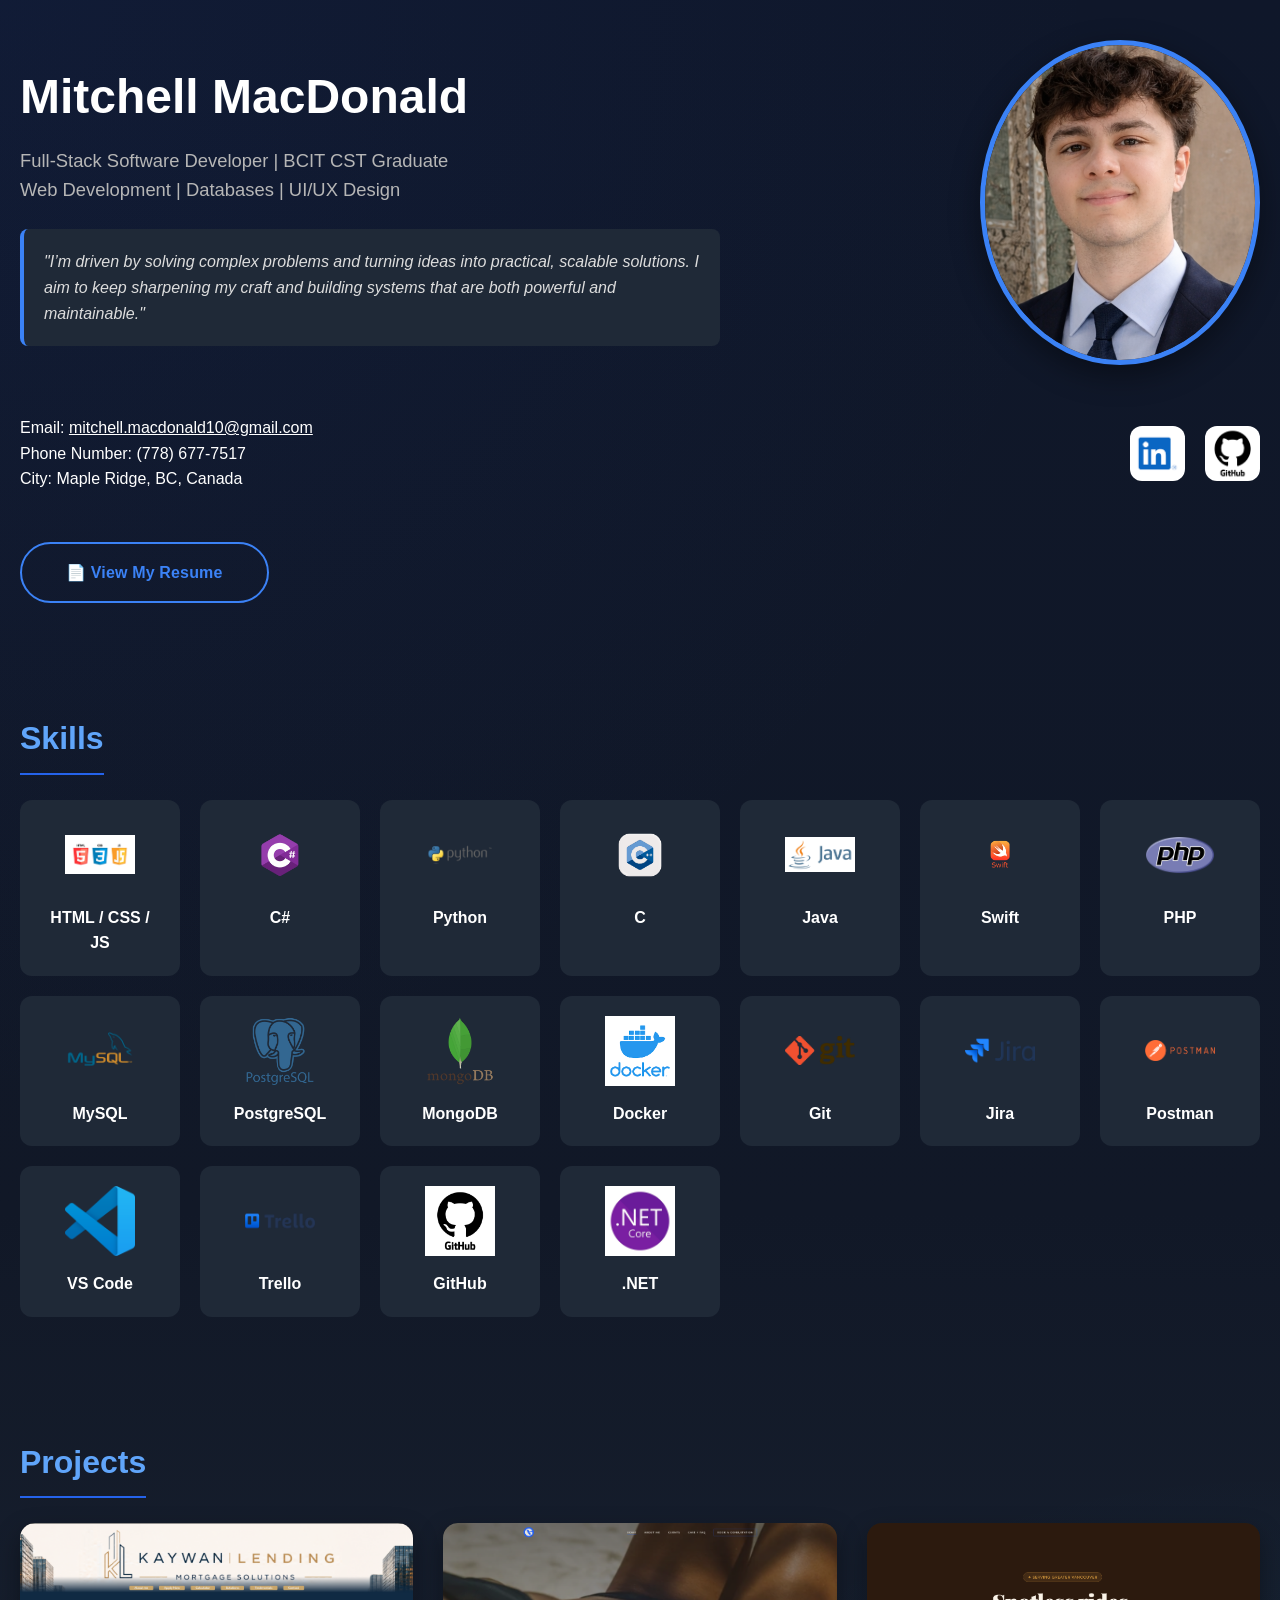
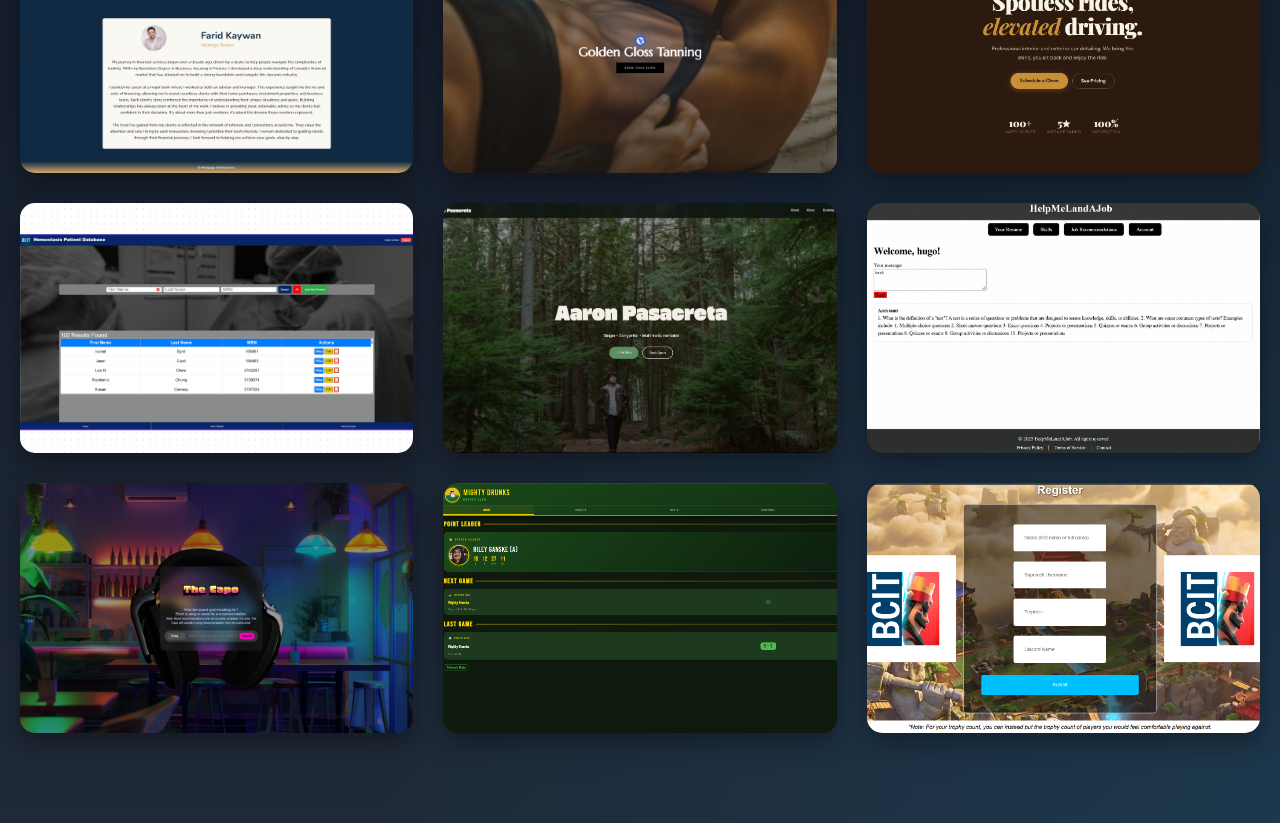
==== commit fa630003: "Added Golden Gloss Tanning project details and updated resume; adjusted project overlay styles." ====
--- a/index.html
+++ b/index.html
@@ -188,6 +188,32 @@
         </div>
 
         <div class="project-card">
+          <img src="/images/goldengloss.png" alt="Golden GLOSS" />
+
+          <div class="project-overlay">
+            <h2>Golden Gloss Tanning</h2>
+            <p>
+              A professional, client-focused website designed and developed for
+              Golden Gloss Tanning, a Vancouver-area spray tanning business
+              offering mobile and in-studio tanning services.
+            </p>
+
+            <div class="project-links">
+              <a
+                href="https://offmitch.github.io/goldenglosstanning/"
+                target="_blank"
+                >Live Site</a
+              >
+              <a
+                href="https://github.com/offmitch/goldenglosstanning"
+                target="_blank"
+                >GitHub</a
+              >
+            </div>
+          </div>
+        </div>
+
+        <div class="project-card">
           <img src="/images/apex-cleaning.png" alt="ApexCleaning" />
 
           <div class="project-overlay">
@@ -230,8 +256,6 @@
           </div>
         </div>
 
-       
-
         <div class="project-card">
           <img src="/images/aaron-pasacreta.png" alt="Aaron Pasacreta" />
 
@@ -244,17 +268,16 @@
             </p>
 
             <div class="project-links">
-              <a href="https://aaronpasacreta.ca/" target="_blank"
-                >Live Site</a
-              >
-              <a href="https://github.com/offmitch/aaron-pasacreta" target="_blank"
-                >GitHub</a
-              >
-            </div>
-          </div>
-        </div>
-
-        
+              <a href="https://aaronpasacreta.ca/" target="_blank">Live Site</a>
+              <a
+                href="https://github.com/offmitch/aaron-pasacreta"
+                target="_blank"
+                >GitHub</a
+              >
+            </div>
+          </div>
+        </div>
+
         <div class="project-card">
           <img src="/images/job.png" alt="HelpMeLandAJob" />
 
@@ -275,7 +298,7 @@
           </div>
         </div>
 
-         <div class="project-card">
+        <div class="project-card">
           <img src="/images/thecapo.png" alt="The Capo" />
 
           <div class="project-overlay">
@@ -318,17 +341,16 @@
           </div>
         </div>
 
-        
-
-
         <div class="project-card">
           <img src="/images/cr_tournament.png" alt="Clash Royale Tournament" />
 
           <div class="project-overlay">
-            <h2>BCIT Clash Royale Tournament</h2>
-            <p>
-              A tournament organizer for BCIT students that registers players
-              and groups them by trophy range.
+            <h2>Tournament Organizer</h2>
+            <p>
+              A tournament organizer that registers players,
+              groups them through user data, and gives clear instructions.
+              Created by myself and a friend where we hosted over 30 people in a
+              tournament.
             </p>
 
             <div class="project-links">
--- a/styles.css
+++ b/styles.css
@@ -314,8 +314,8 @@
   }
 
   .project-overlay{
-    
     opacity: 1;
+    font-size: 0.8rem;
   }
 }
 
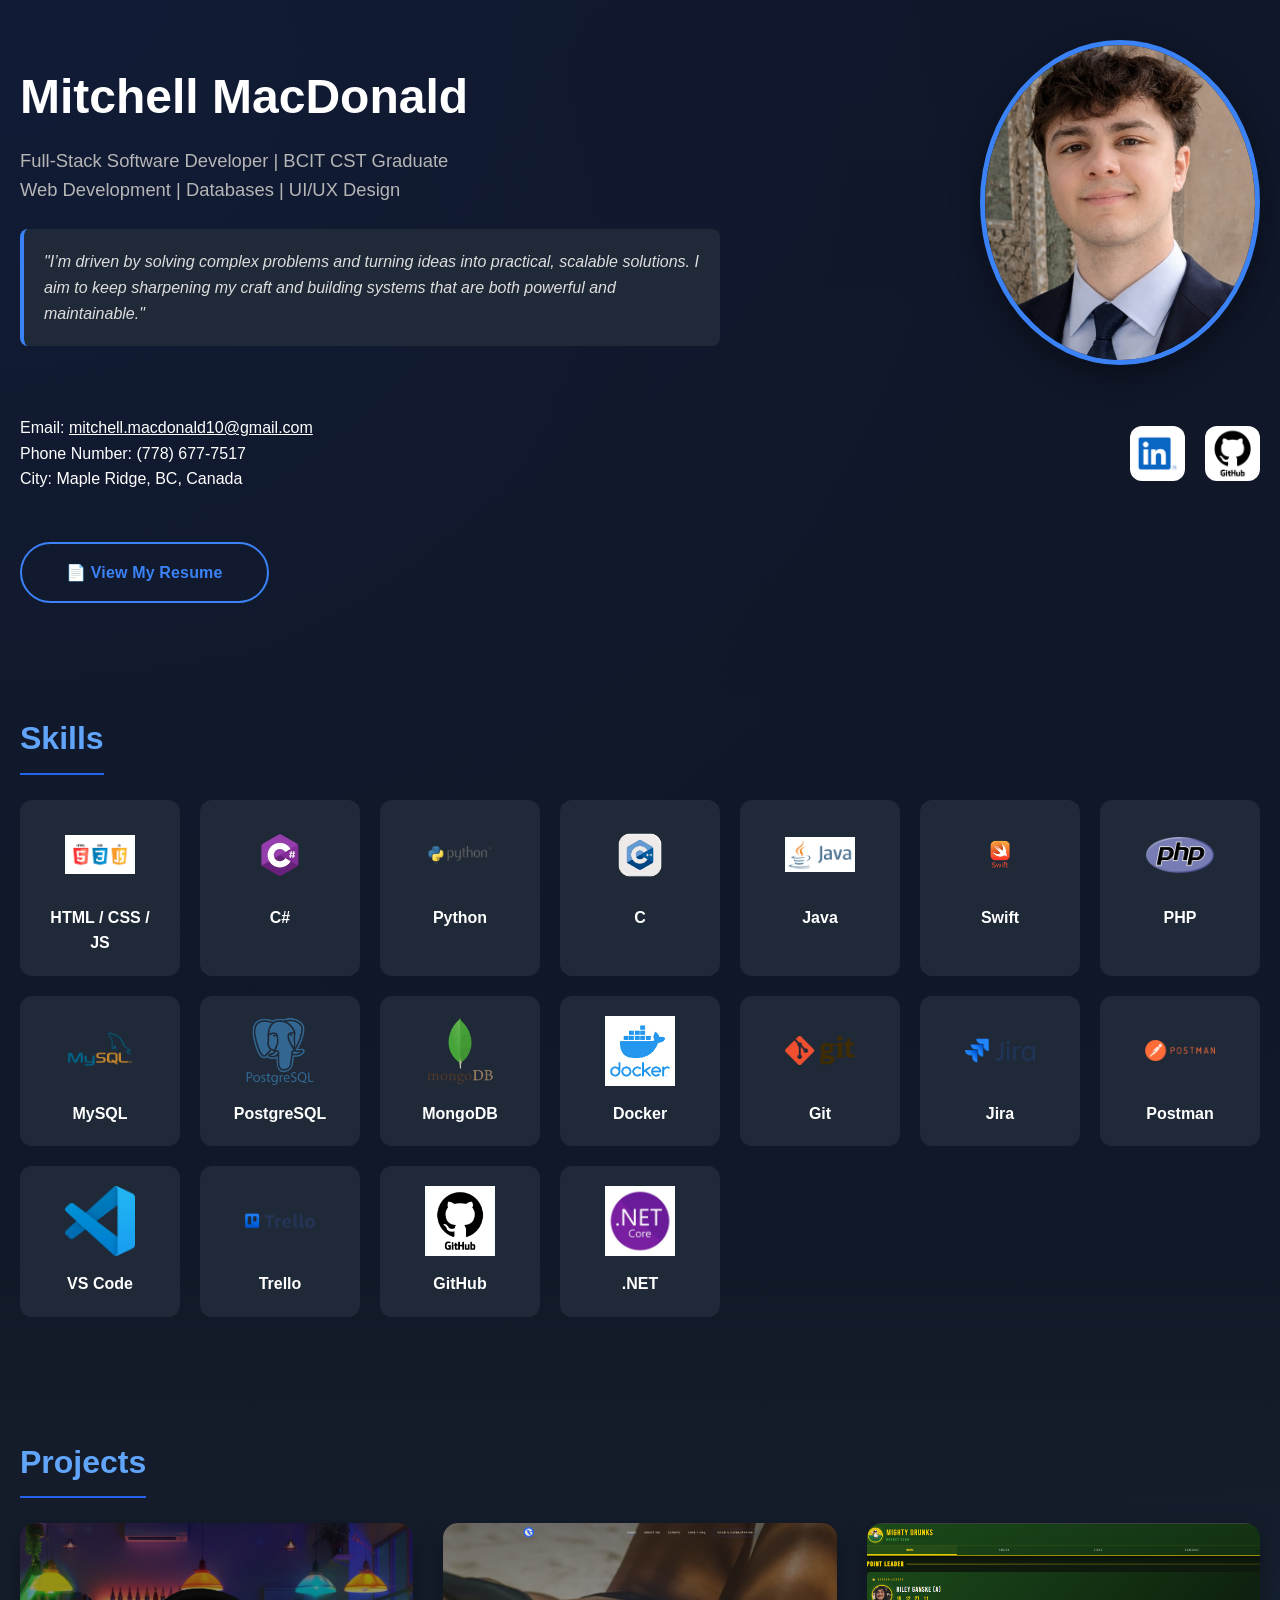
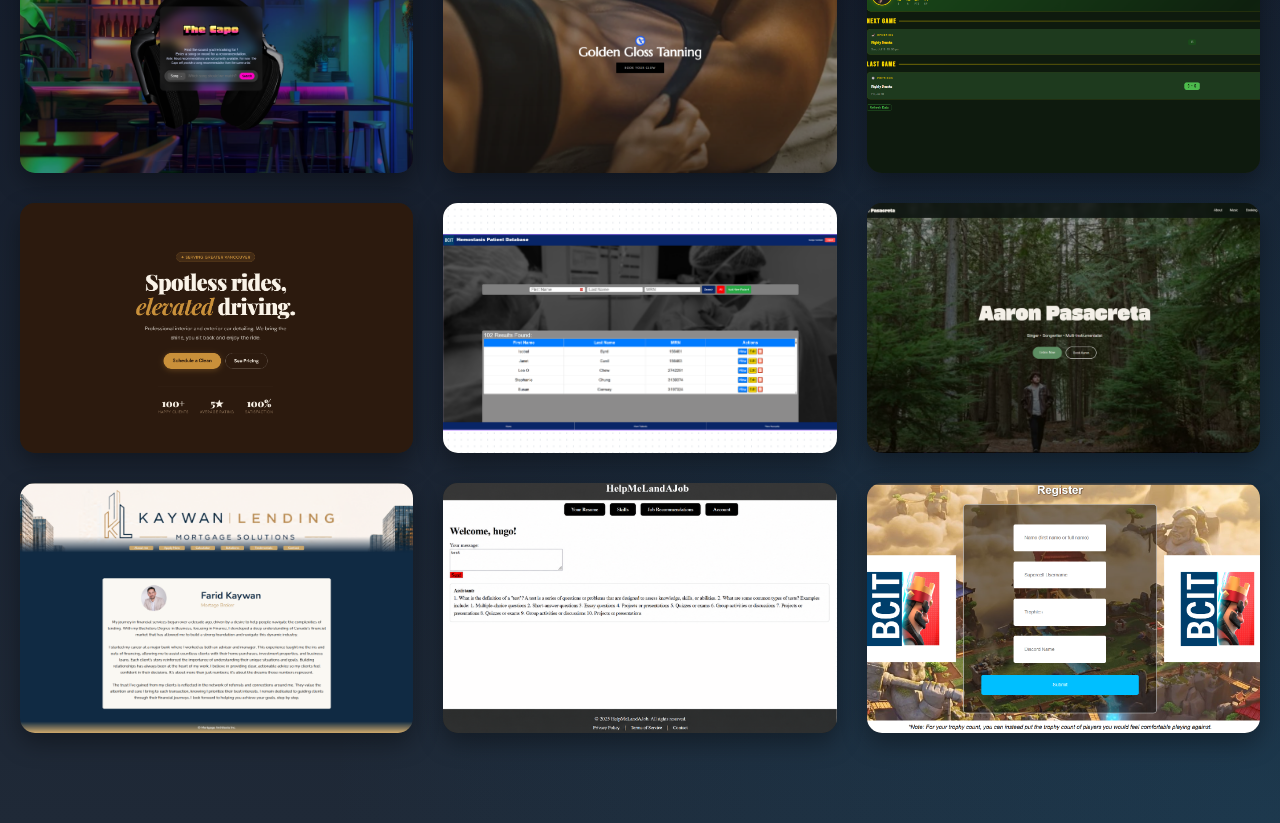
==== commit a0cb2baa: "Updated live site links and reorganized project order" ====
--- a/index.html
+++ b/index.html
@@ -3,6 +3,7 @@
   <head>
     <meta charset="UTF-8" />
     <meta name="viewport" content="width=device-width, initial-scale=1.0" />
+    <link rel="icon" type="image/png" href="/images/headshot.png" />
     <title>Mitchell MacDonald | Portfolio</title>
     <link rel="stylesheet" href="styles.css" />
   </head>
@@ -165,6 +166,145 @@
       <h2 class="section-title">Projects</h2>
 
       <div class="projects-grid">
+
+
+         <div class="project-card">
+          <img src="/images/thecapo.png" alt="The Capo" />
+
+          <div class="project-overlay">
+            <h2>The Capo</h2>
+            <p>
+              The Capo is a web app that recommends songs based on a user’s
+              input. Enter a song or a mood, and The Capo will suggest a track
+              that fits your vibe.
+            </p>
+
+            <div class="project-links">
+              <a href="https://thecapo.onrender.com/" target="_blank"
+                >Live Site</a
+              >
+              <a href="https://github.com/offmitch/thecapo" target="_blank"
+                >GitHub</a
+              >
+            </div>
+          </div>
+        </div>
+
+ 
+
+
+        <div class="project-card">
+          <img src="/images/goldengloss.png" alt="Golden GLOSS" />
+
+          <div class="project-overlay">
+            <h2>Golden Gloss Tanning</h2>
+            <p>
+              A professional, client-focused website designed and developed for
+              Golden Gloss Tanning, a Vancouver-area spray tanning business
+              offering mobile and in-studio tanning services.
+            </p>
+
+            <div class="project-links">
+              <a
+                href="https://offmitch.github.io/goldenglosstanning/"
+                target="_blank"
+                >Live Site</a
+              >
+              <a
+                href="https://github.com/offmitch/goldenglosstanning"
+                target="_blank"
+                >GitHub</a
+              >
+            </div>
+          </div>
+        </div>
+
+               <div class="project-card">
+          <img src="/images/mightydrunks.png" alt="Mighty Dunks" />
+
+          <div class="project-overlay">
+            <h2>Hockey Team Site</h2>
+            <p>
+              Website for a local hockey team which shares schedules, rosters,
+              stats, standings, game results, and news.
+            </p>
+
+            <div class="project-links">
+              <a href="https://mightydrunks.onrender.com/" target="_blank"
+                >Live Site</a
+              >
+              <a href="https://github.com/offmitch/mightydrunks" target="_blank"
+                >GitHub</a
+              >
+            </div>
+          </div>
+        </div>
+
+        <div class="project-card">
+          <img src="/images/apex-cleaning.png" alt="ApexCleaning" />
+
+          <div class="project-overlay">
+            <h2>ApexCleaning</h2>
+            <p>
+              A modern, responsive car detailing website built to showcase
+              services, capture bookings, and provide a clean, professional
+              experience for customers.
+            </p>
+
+            <div class="project-links">
+              <a href="https://apexcleaning.onrender.com/" target="_blank"
+                >Live Site</a
+              >
+              <a href="https://github.com/offmitch/apexcleaning" target="_blank"
+                >GitHub</a
+              >
+            </div>
+          </div>
+        </div>
+
+        <div class="project-card">
+          <img src="/images/patient_database.png" alt="Patient Database" />
+
+          <div class="project-overlay">
+            <h2>Patient Info Database</h2>
+            <p>
+              A hematology training system where medical students can store,
+              manage, and query patient information similar to real healthcare
+              databases.
+            </p>
+
+            <div class="project-links">
+              <a
+                href="https://github.com/offmitch/patient-details"
+                target="_blank"
+                >GitHub</a
+              >
+            </div>
+          </div>
+        </div>
+
+        <div class="project-card">
+          <img src="/images/aaron-pasacreta.png" alt="Aaron Pasacreta" />
+
+          <div class="project-overlay">
+            <h2>Aaron Pasacreta</h2>
+            <p>
+              A modern, responsive artist website built for Aaron Pasacreta, a
+              British Columbia-based singer, songwriter, and
+              multi-instrumentalist.
+            </p>
+
+            <div class="project-links">
+              <a href="https://aaronpasacreta.ca/" target="_blank">Live Site</a>
+              <a
+                href="https://github.com/offmitch/aaron-pasacreta"
+                target="_blank"
+                >GitHub</a
+              >
+            </div>
+          </div>
+        </div>
+
         <div class="project-card">
           <img src="/images/kaywanlending.png" alt="Kaywan Lending" />
 
@@ -188,97 +328,6 @@
         </div>
 
         <div class="project-card">
-          <img src="/images/goldengloss.png" alt="Golden GLOSS" />
-
-          <div class="project-overlay">
-            <h2>Golden Gloss Tanning</h2>
-            <p>
-              A professional, client-focused website designed and developed for
-              Golden Gloss Tanning, a Vancouver-area spray tanning business
-              offering mobile and in-studio tanning services.
-            </p>
-
-            <div class="project-links">
-              <a
-                href="https://offmitch.github.io/goldenglosstanning/"
-                target="_blank"
-                >Live Site</a
-              >
-              <a
-                href="https://github.com/offmitch/goldenglosstanning"
-                target="_blank"
-                >GitHub</a
-              >
-            </div>
-          </div>
-        </div>
-
-        <div class="project-card">
-          <img src="/images/apex-cleaning.png" alt="ApexCleaning" />
-
-          <div class="project-overlay">
-            <h2>ApexCleaning</h2>
-            <p>
-              A modern, responsive car detailing website built to showcase
-              services, capture bookings, and provide a clean, professional
-              experience for customers.
-            </p>
-
-            <div class="project-links">
-              <a href="https://apexcleaning.onrender.com/" target="_blank"
-                >Live Site</a
-              >
-              <a href="https://github.com/offmitch/apexcleaning" target="_blank"
-                >GitHub</a
-              >
-            </div>
-          </div>
-        </div>
-
-        <div class="project-card">
-          <img src="/images/patient_database.png" alt="Patient Database" />
-
-          <div class="project-overlay">
-            <h2>Patient Info Database</h2>
-            <p>
-              A hematology training system where medical students can store,
-              manage, and query patient information similar to real healthcare
-              databases.
-            </p>
-
-            <div class="project-links">
-              <a
-                href="https://github.com/offmitch/patient-details"
-                target="_blank"
-                >GitHub</a
-              >
-            </div>
-          </div>
-        </div>
-
-        <div class="project-card">
-          <img src="/images/aaron-pasacreta.png" alt="Aaron Pasacreta" />
-
-          <div class="project-overlay">
-            <h2>Aaron Pasacreta</h2>
-            <p>
-              A modern, responsive artist website built for Aaron Pasacreta, a
-              British Columbia-based singer, songwriter, and
-              multi-instrumentalist.
-            </p>
-
-            <div class="project-links">
-              <a href="https://aaronpasacreta.ca/" target="_blank">Live Site</a>
-              <a
-                href="https://github.com/offmitch/aaron-pasacreta"
-                target="_blank"
-                >GitHub</a
-              >
-            </div>
-          </div>
-        </div>
-
-        <div class="project-card">
           <img src="/images/job.png" alt="HelpMeLandAJob" />
 
           <div class="project-overlay">
@@ -298,59 +347,16 @@
           </div>
         </div>
 
-        <div class="project-card">
-          <img src="/images/thecapo.png" alt="The Capo" />
-
-          <div class="project-overlay">
-            <h2>The Capo</h2>
-            <p>
-              The Capo is a web app that recommends songs based on a user’s
-              input. Enter a song or a mood, and The Capo will suggest a track
-              that fits your vibe.
-            </p>
-
-            <div class="project-links">
-              <!-- <a href="https://thecapo.onrender.com/" target="_blank"
-                >Live Site</a
-              > -->
-              <a href="https://github.com/offmitch/thecapo" target="_blank"
-                >GitHub</a
-              >
-            </div>
-          </div>
-        </div>
-
-        <div class="project-card">
-          <img src="/images/mightydrunks.png" alt="Mighty Dunks" />
-
-          <div class="project-overlay">
-            <h2>Hockey Team Site</h2>
-            <p>
-              Website for a local hockey team which shares schedules, rosters,
-              stats, standings, game results, and news.
-            </p>
-
-            <div class="project-links">
-              <!-- <a href="https://mightydrunks.onrender.com/" target="_blank"
-                >Live Site</a
-              > -->
-              <a href="https://github.com/offmitch/mightydrunks" target="_blank"
-                >GitHub</a
-              >
-            </div>
-          </div>
-        </div>
-
+       
         <div class="project-card">
           <img src="/images/cr_tournament.png" alt="Clash Royale Tournament" />
 
           <div class="project-overlay">
             <h2>Tournament Organizer</h2>
             <p>
-              A tournament organizer that registers players,
-              groups them through user data, and gives clear instructions.
-              Created by myself and a friend where we hosted over 30 people in a
-              tournament.
+              A tournament organizer that registers players, groups them through
+              user data, and gives clear instructions. Created by myself and a
+              friend where we hosted over 30 people in a tournament.
             </p>
 
             <div class="project-links">
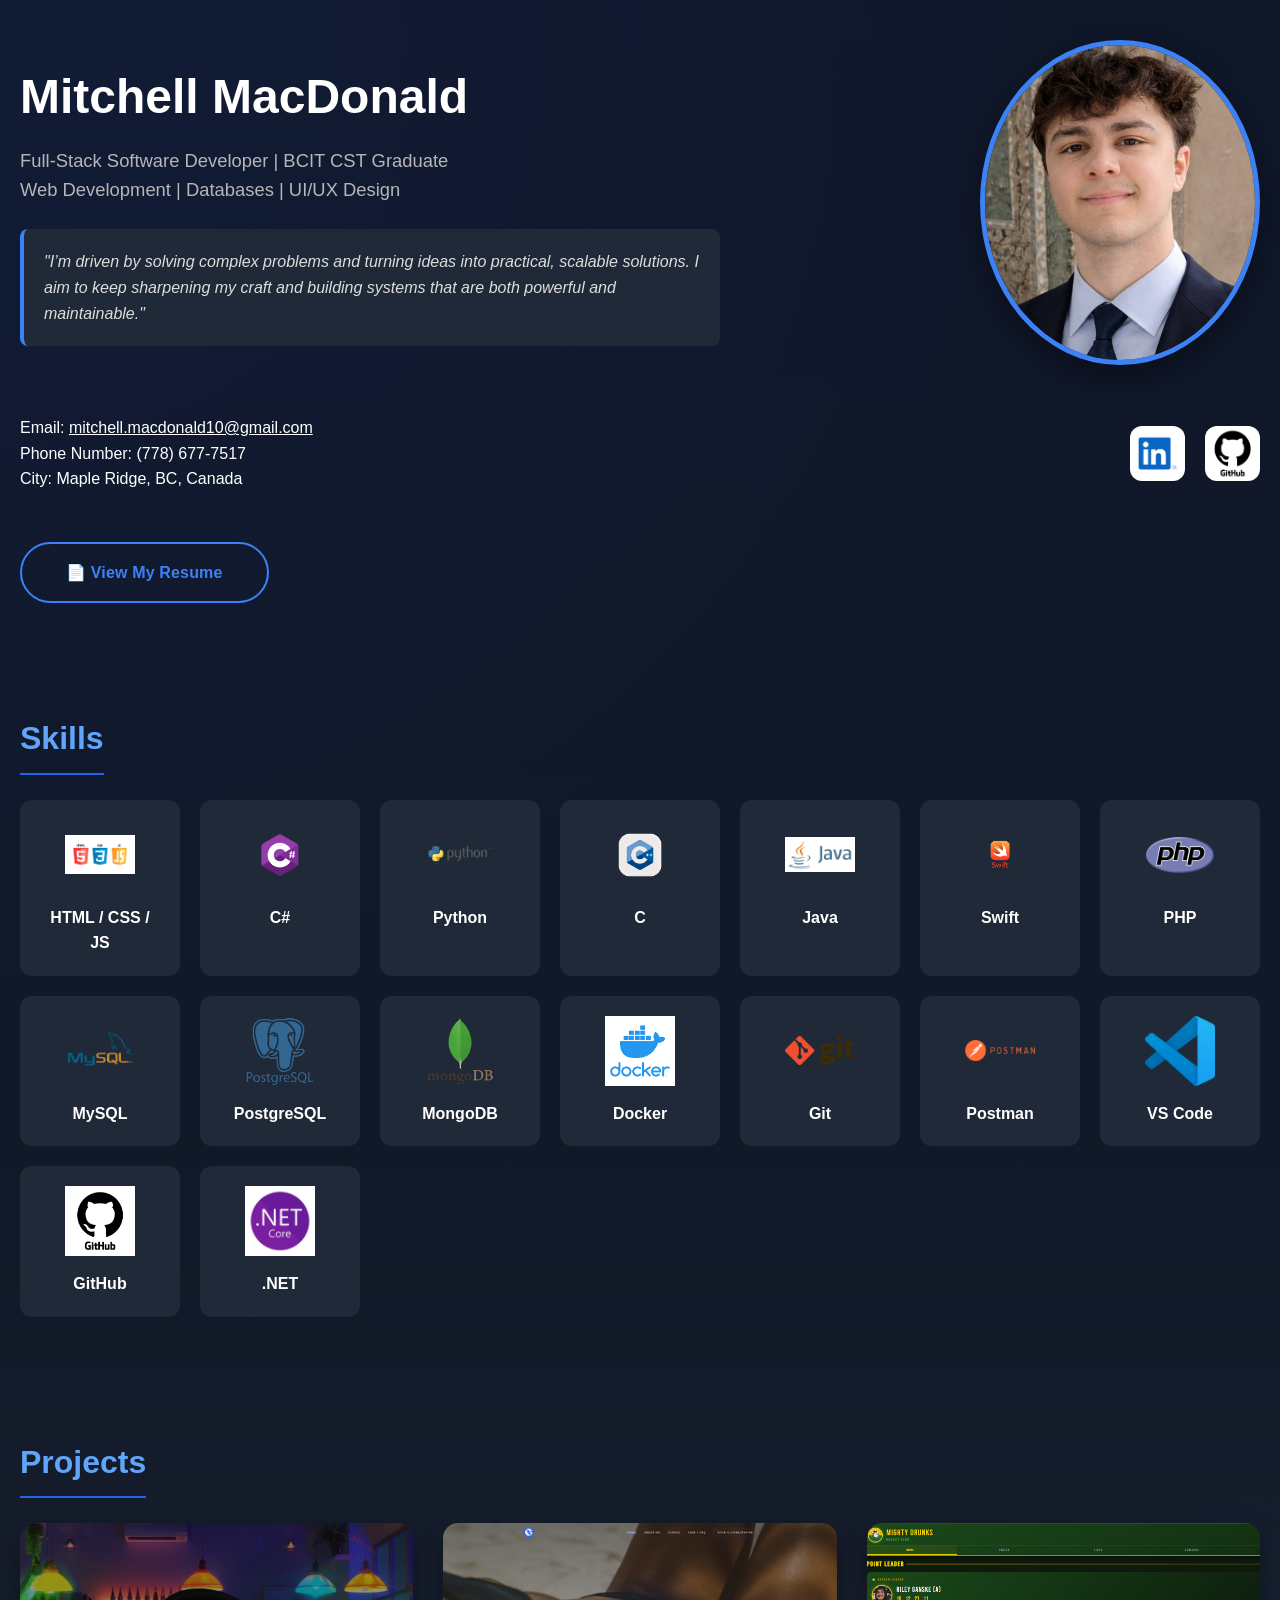
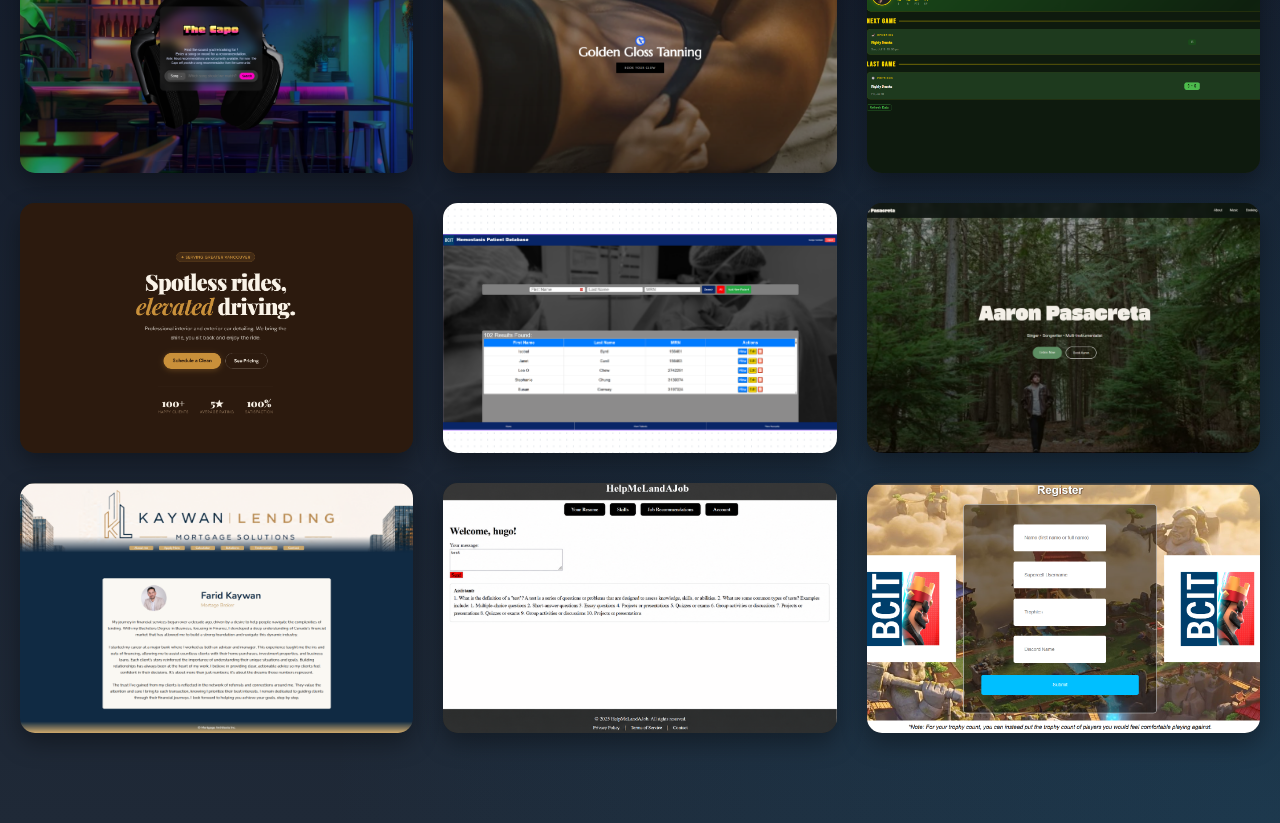
==== commit dcd27ac1: "Removed Jira and Trello on the skills board" ====
--- a/index.html
+++ b/index.html
@@ -131,11 +131,11 @@
           <img src="/images/git.png" />
           <span>Git</span>
         </div>
-
+<!-- 
         <div class="skill-card">
           <img src="/images/jira.png" />
           <span>Jira</span>
-        </div>
+        </div> -->
 
         <div class="skill-card">
           <img src="/images/postman.png" />
@@ -146,11 +146,11 @@
           <img src="/images/vscode.png" />
           <span>VS Code</span>
         </div>
-
+<!-- 
         <div class="skill-card">
           <img src="/images/trello.png" />
           <span>Trello</span>
-        </div>
+        </div> -->
 
         <div class="skill-card">
           <img src="/images/github.jpg" />
